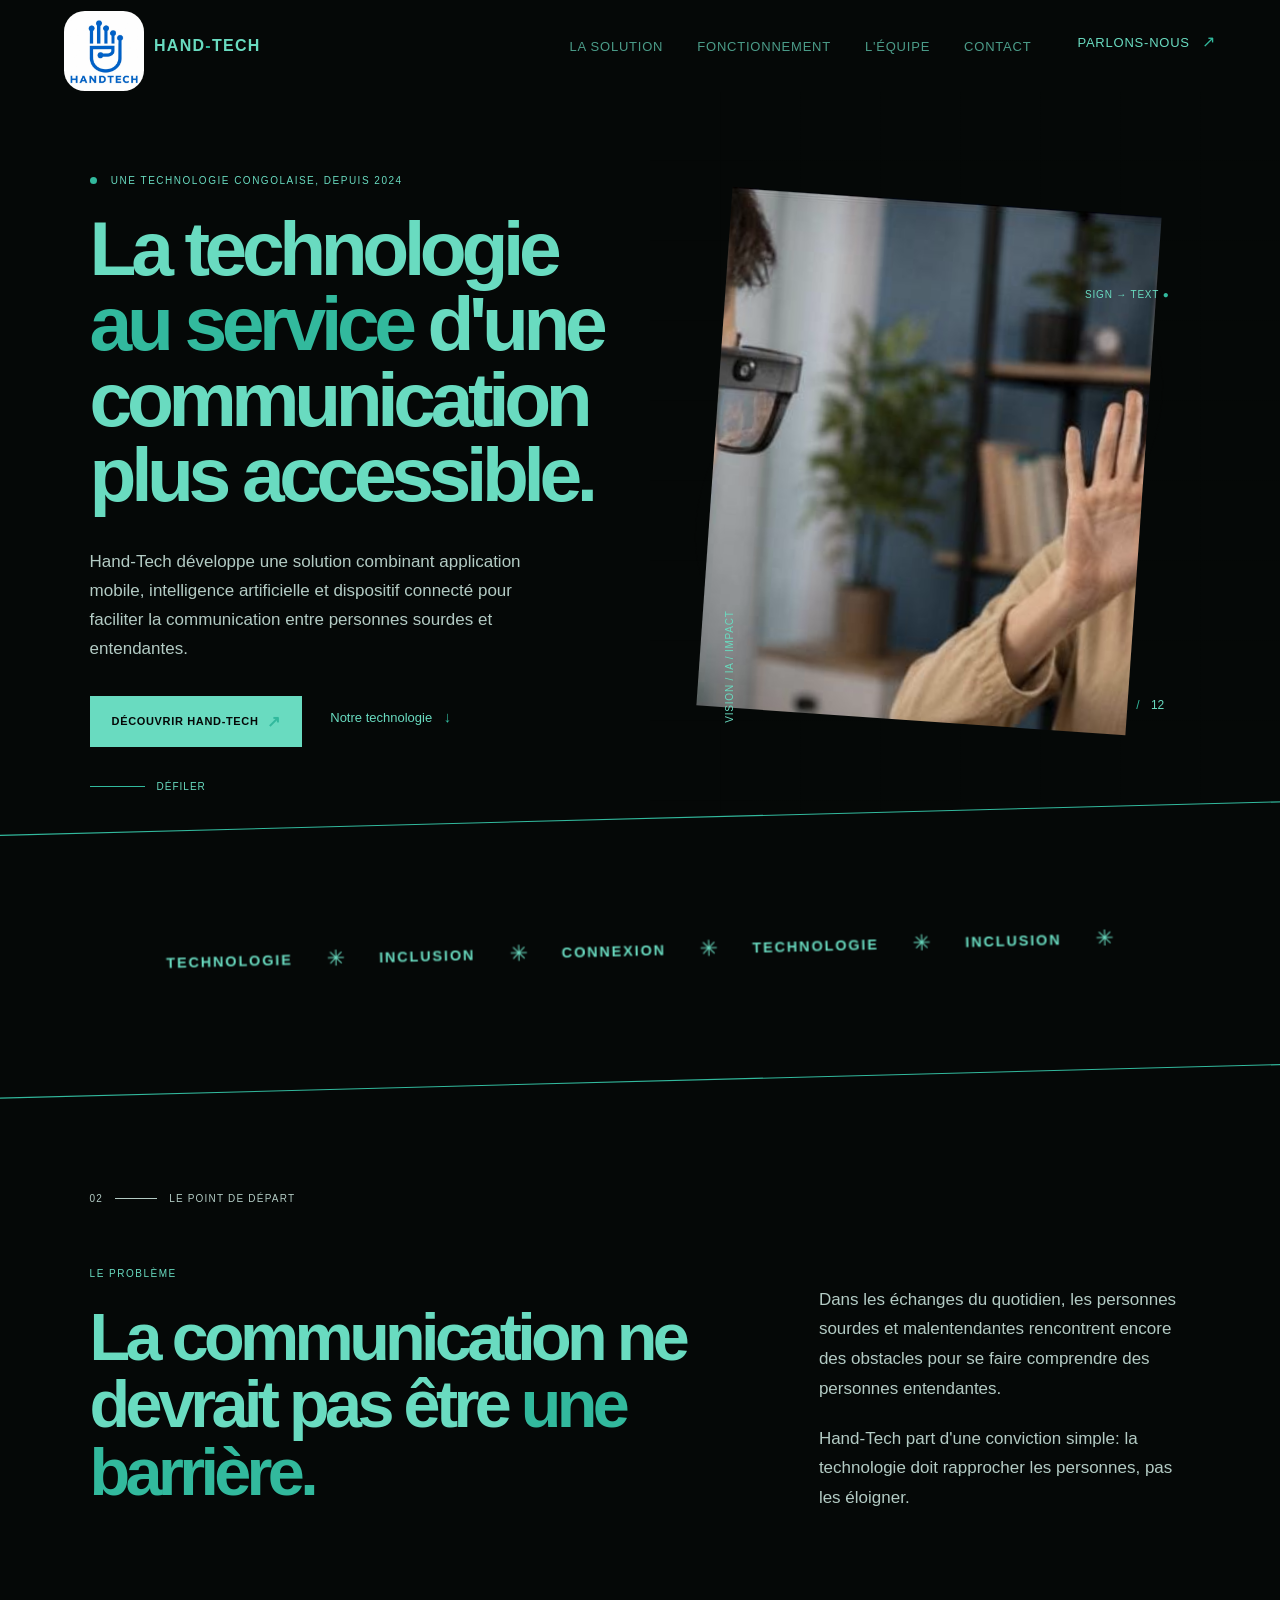
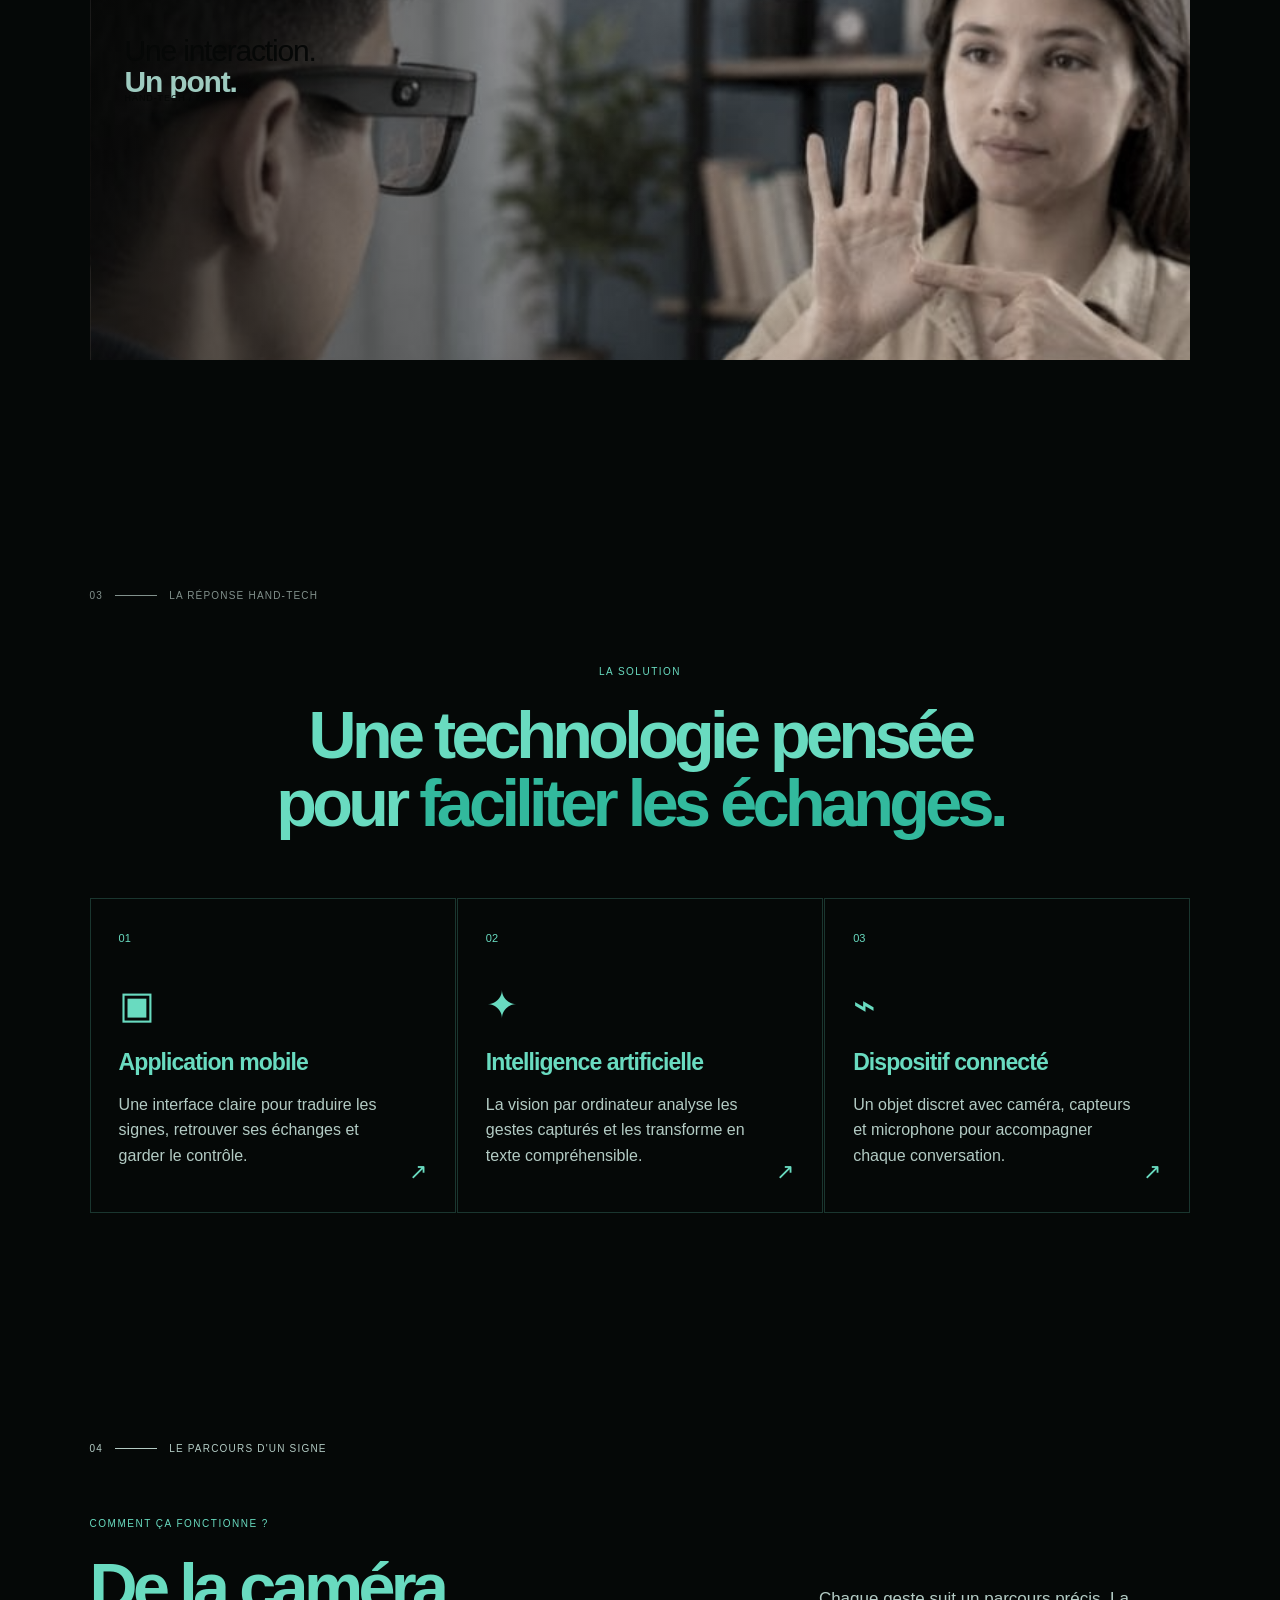
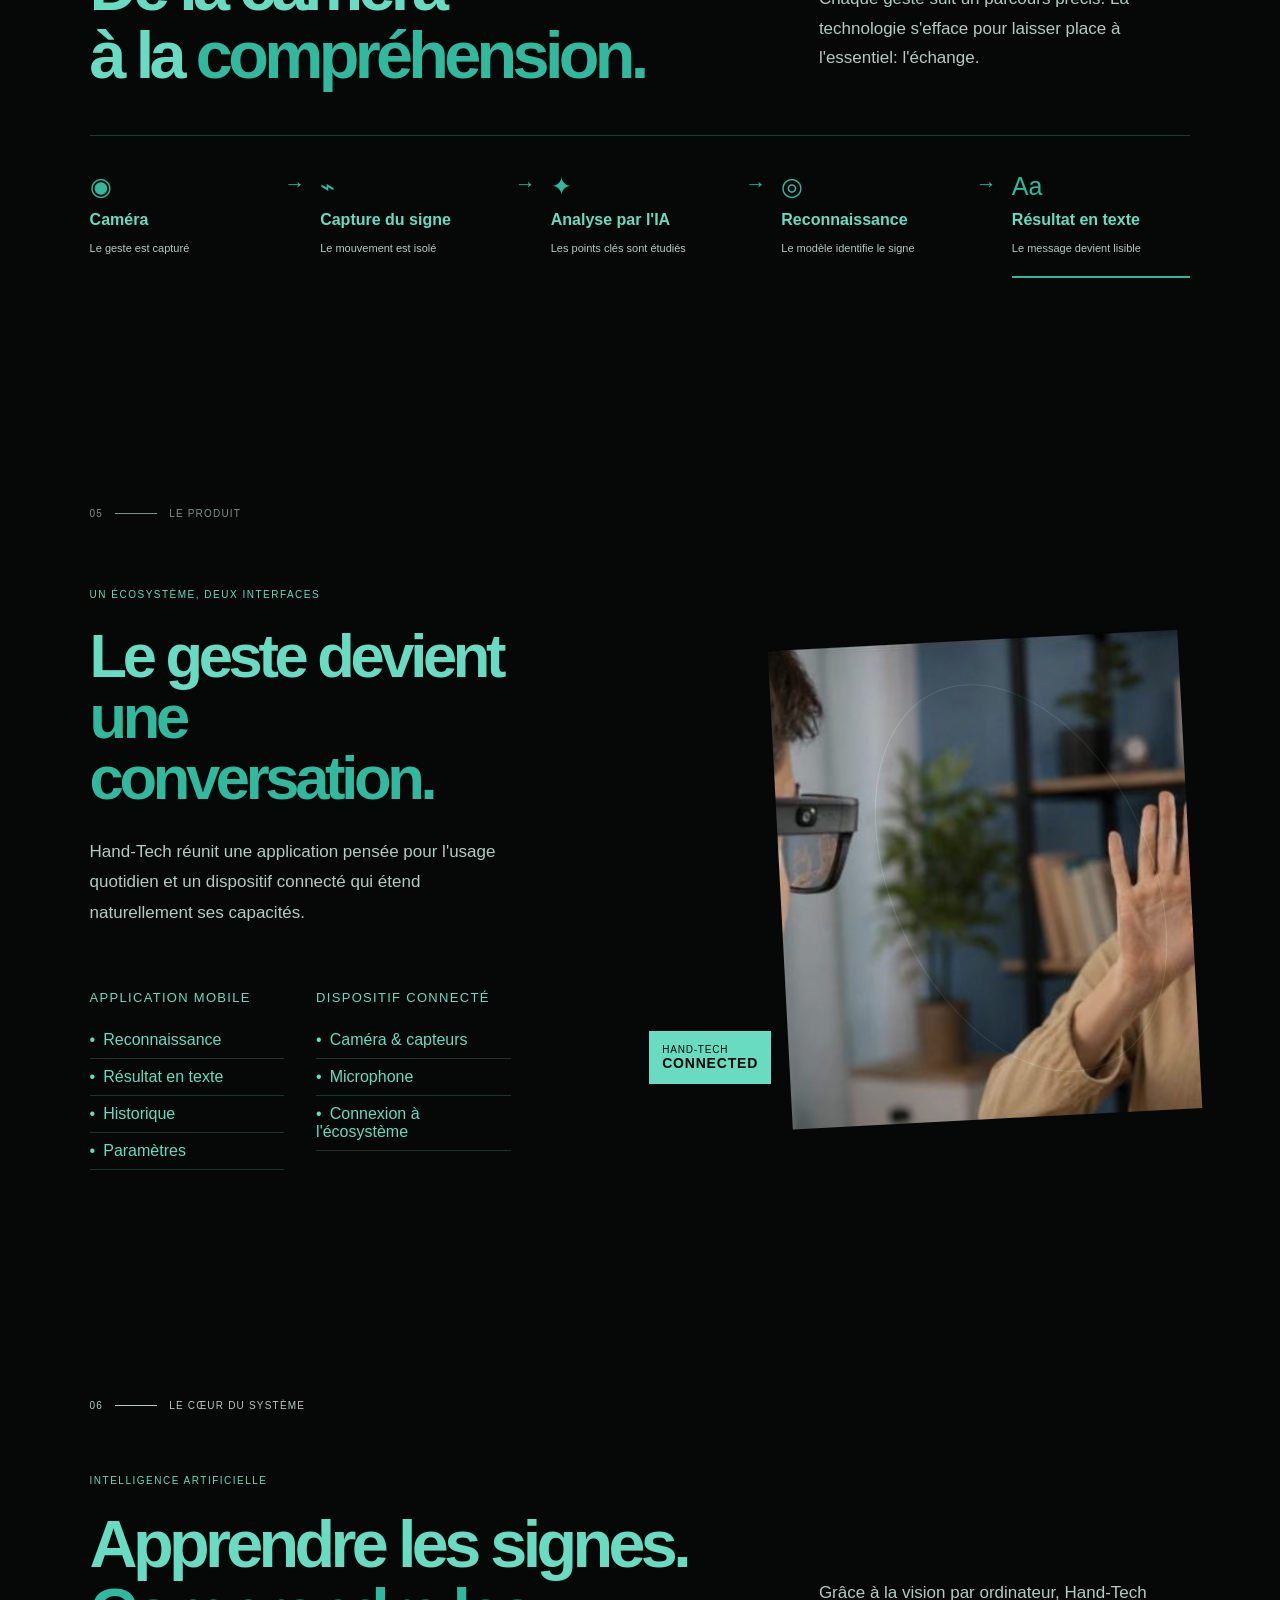
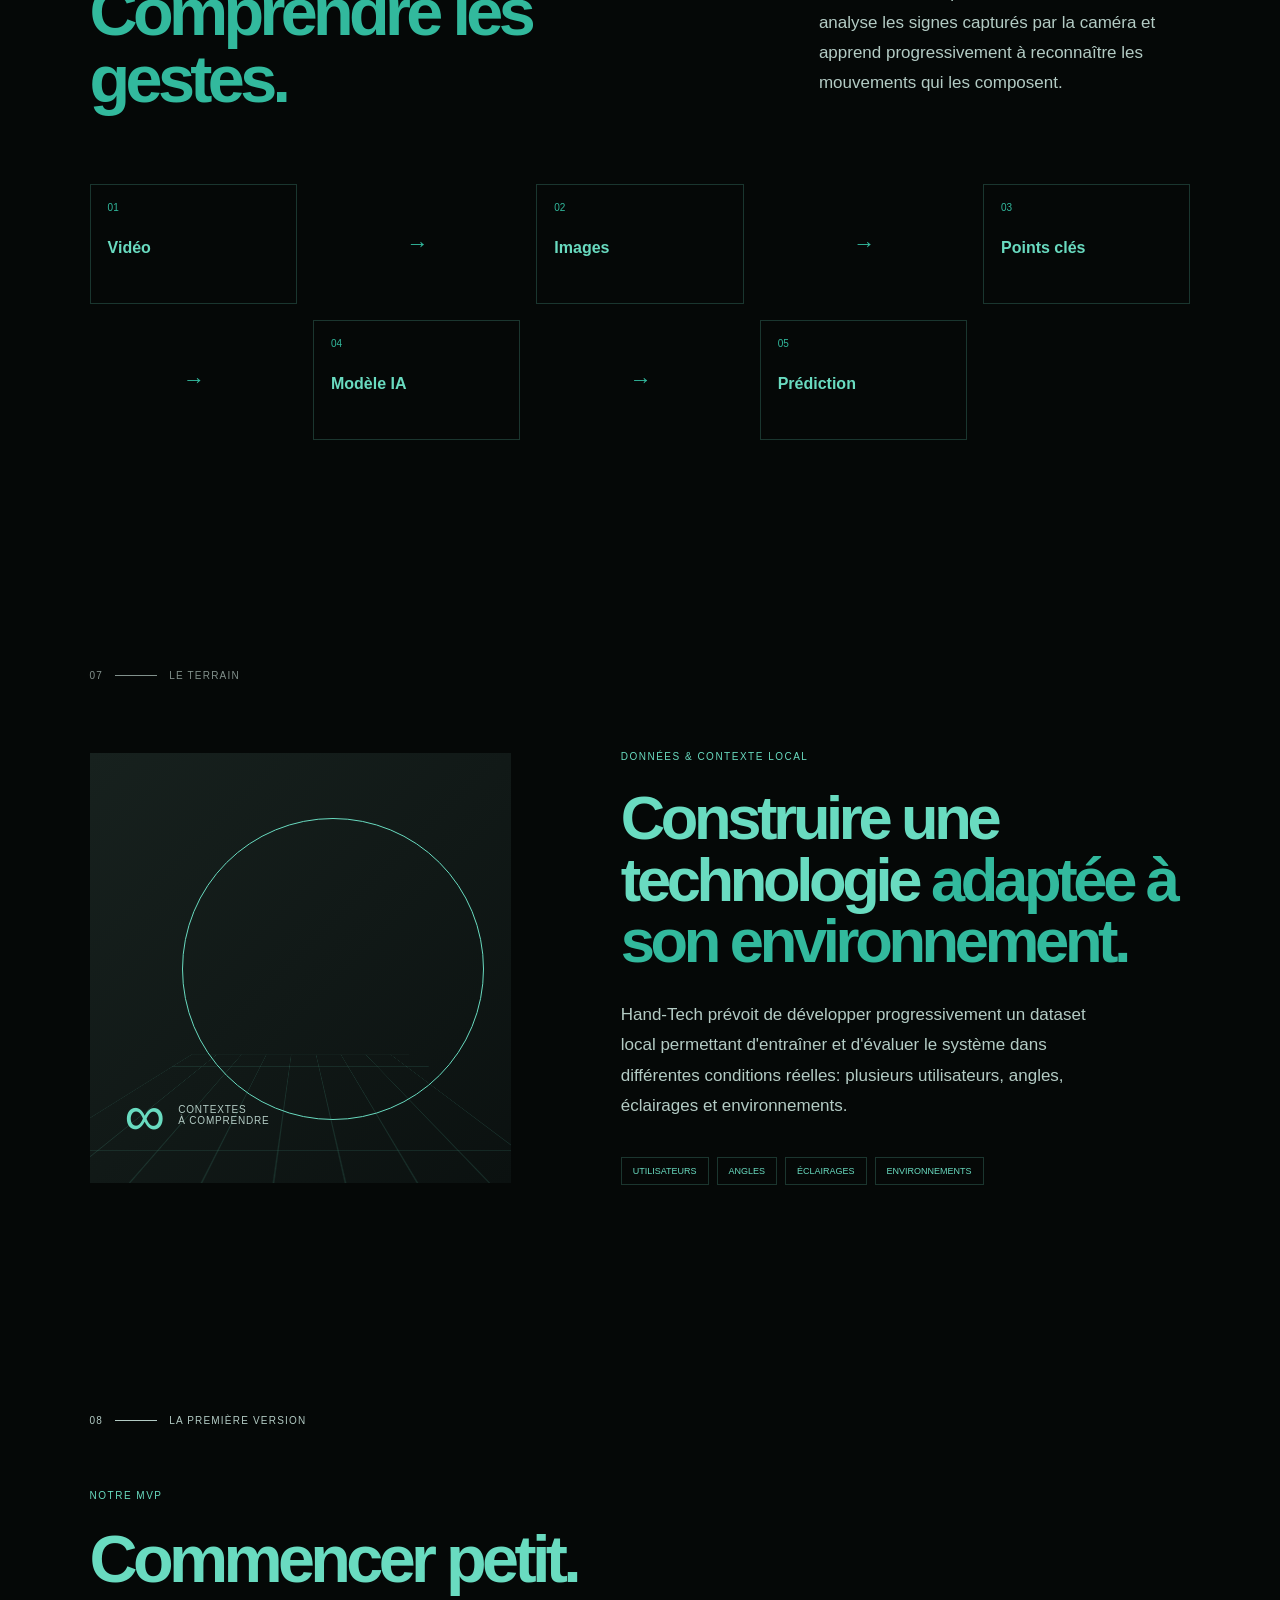
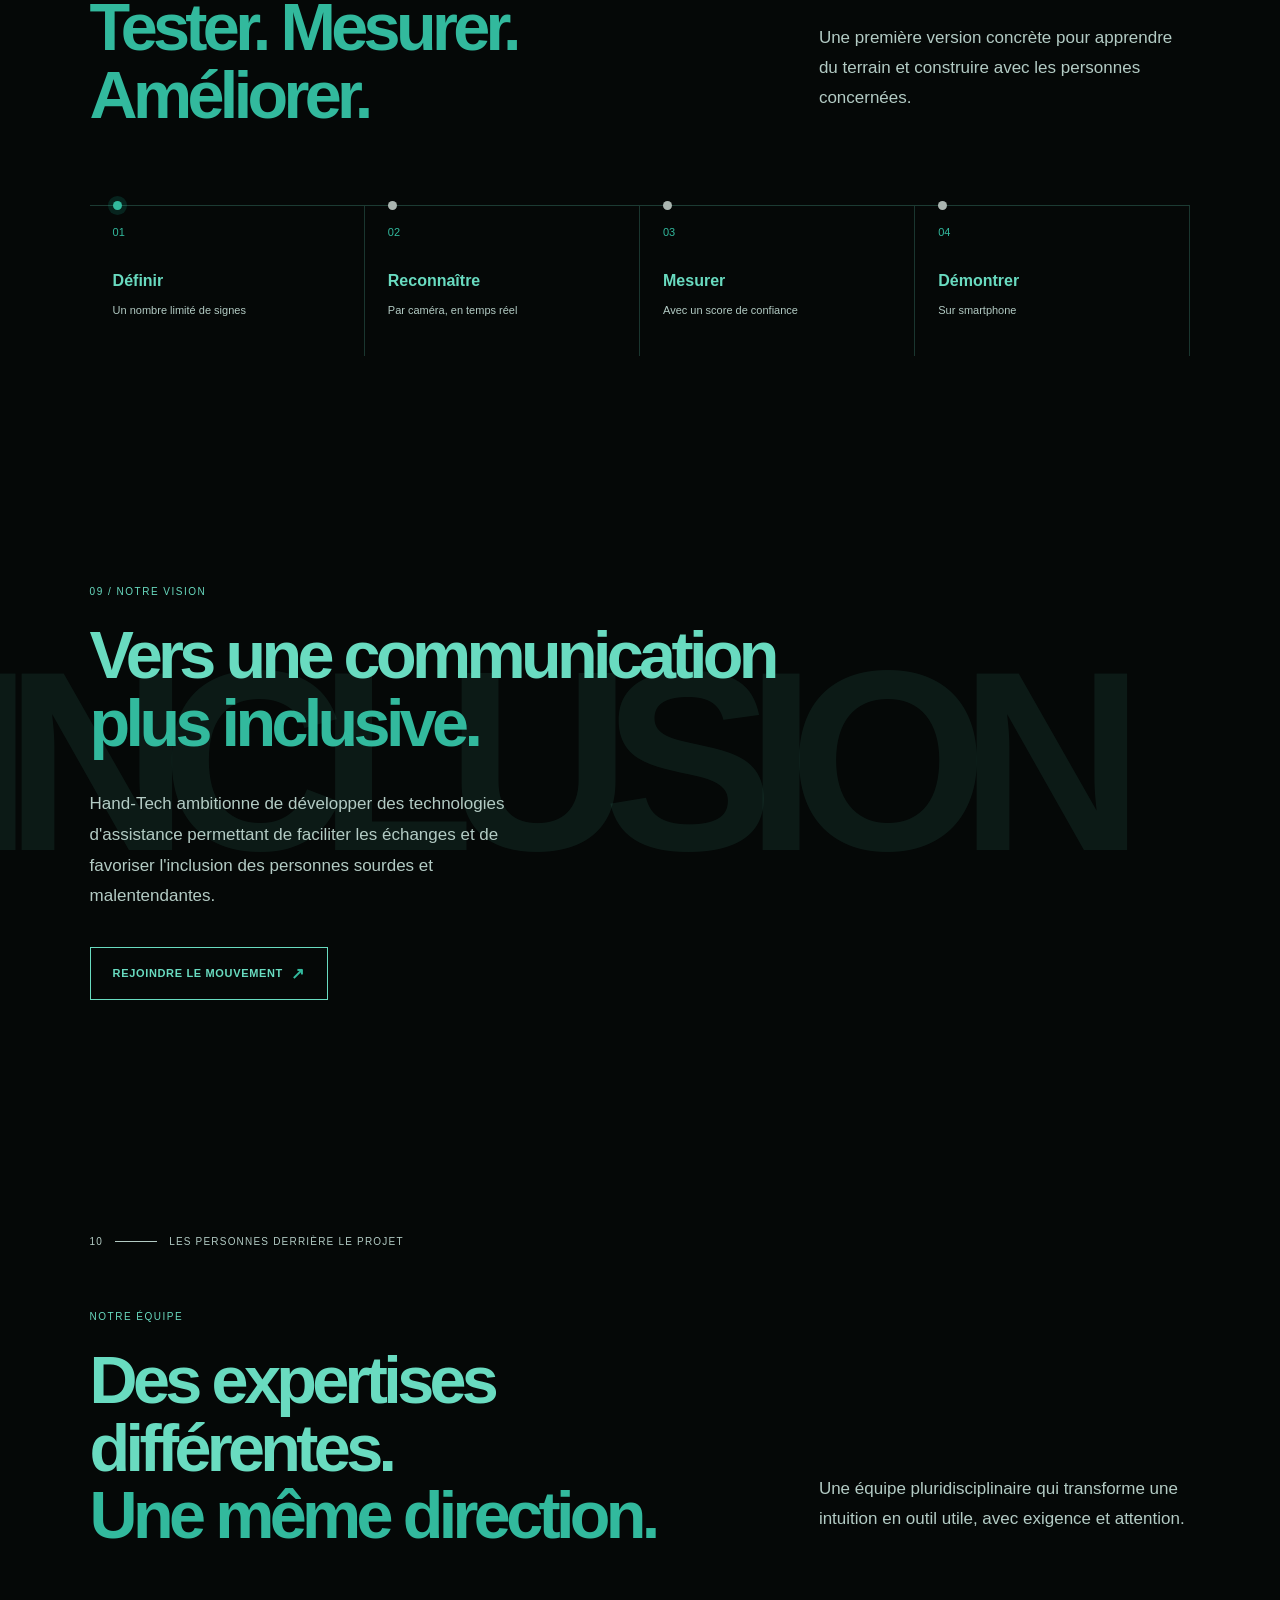
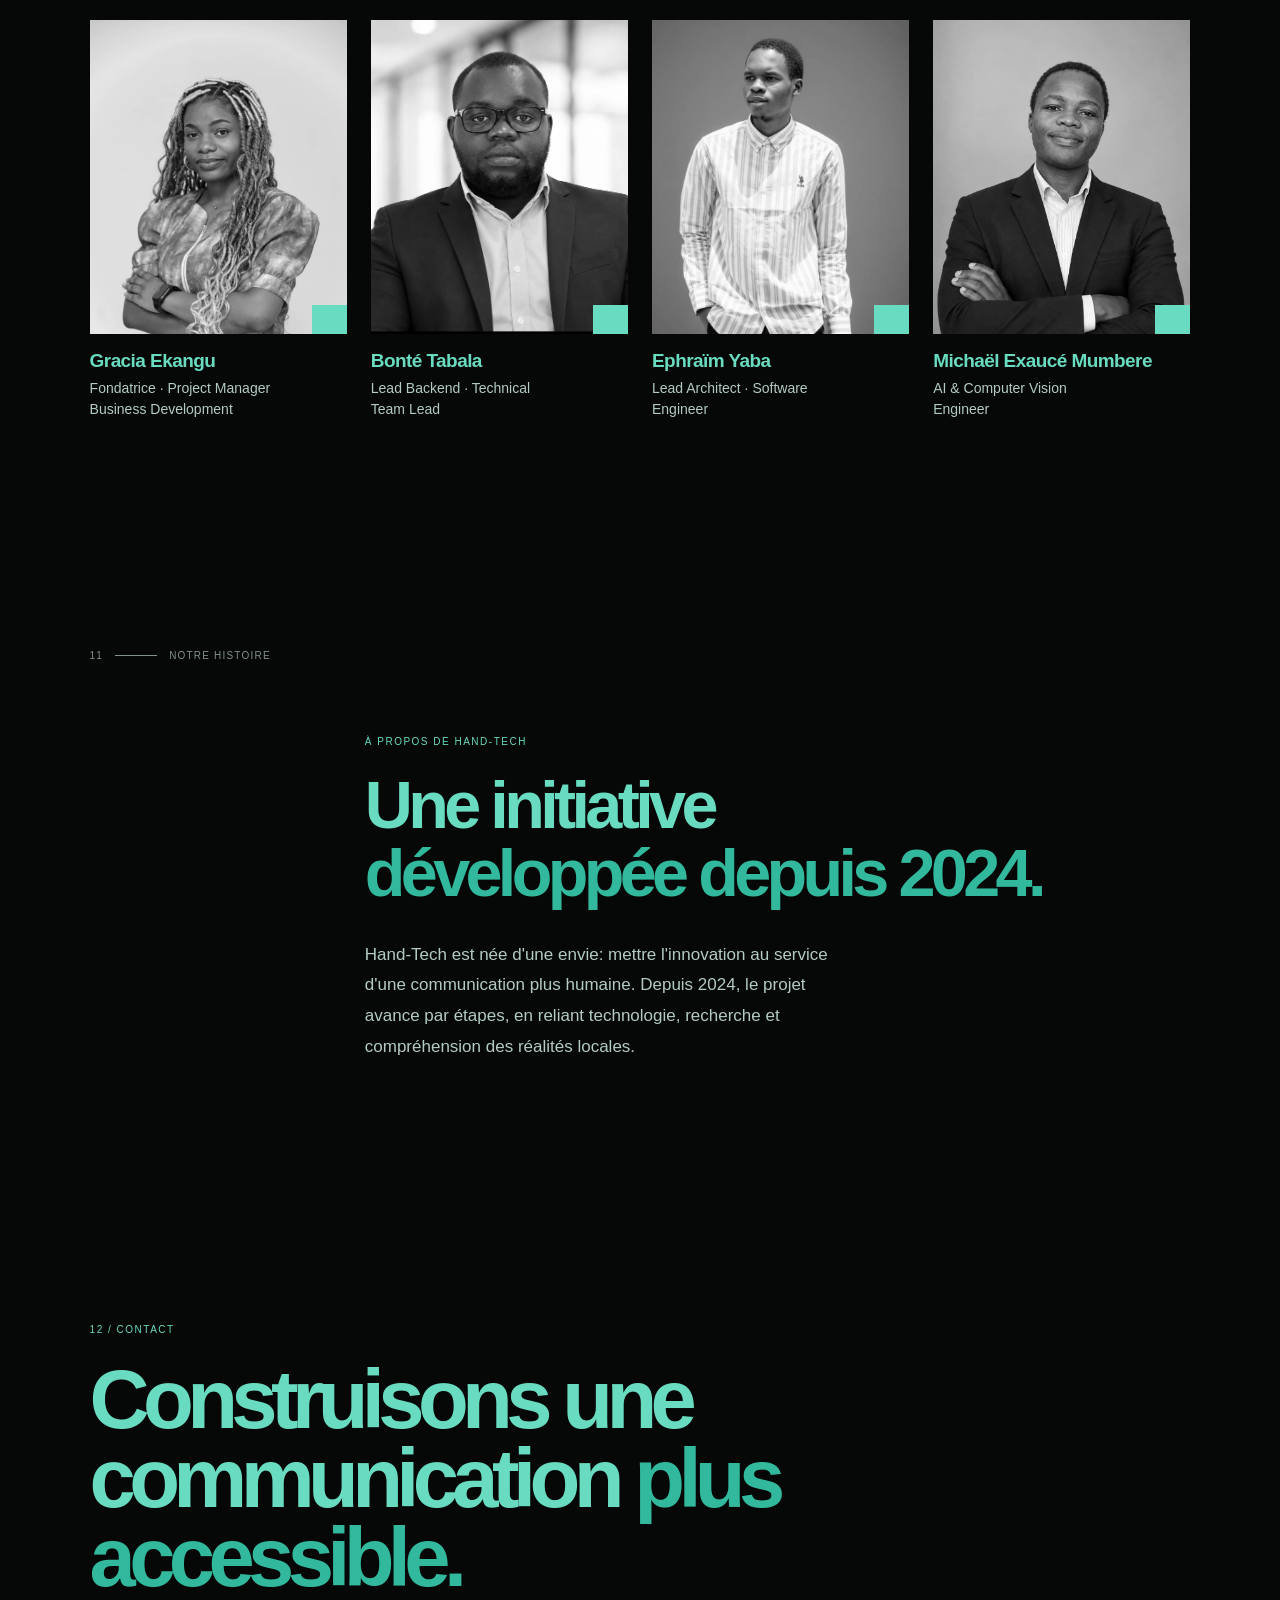
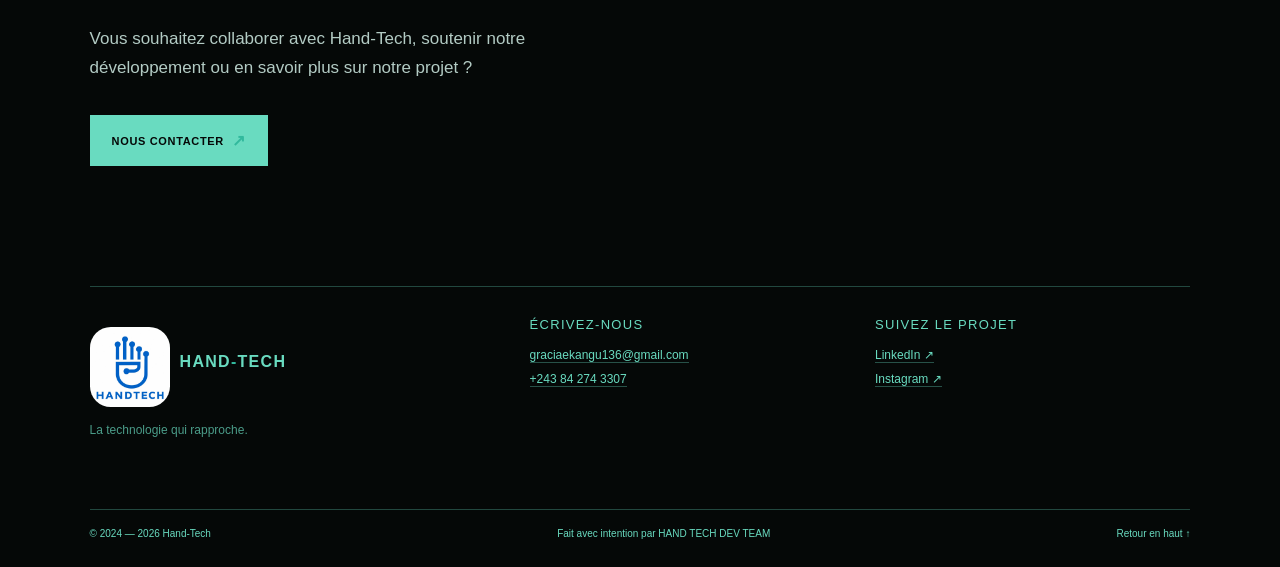
==== site_officiel_handtech/index.html @ c0a44ae7 "site officiel de hand tech" ====
<!DOCTYPE html>
<html lang="fr">
<head>
    <meta charset="UTF-8" />
    <meta name="viewport" content="width=device-width, initial-scale=1.0" />
    <meta name="description" content="Hand-Tech développe une technologie inclusive pour faciliter la communication entre personnes sourdes et entendantes." />
    <title>Hand-Tech | La technologie qui rapproche</title>
    <link rel="icon" type="image/png" href="assets/handtech_icon.ico" />
    <link rel="preconnect" href="https://fonts.googleapis.com" />
    <link rel="preconnect" href="https://fonts.gstatic.com" crossorigin />
    <link href="https://fonts.cdnfonts.com/css/aileron" rel="stylesheet" />
    <link rel="stylesheet" href="styles.css" />
    <script src="script.js" defer></script>
</head>
<body>
    <div class="cursor-glow" aria-hidden="true"></div>
    <header class="site-header">
        <a class="brand" href="#accueil" aria-label="Hand-Tech, accueil">
            <img src="assets/logo_hantech.jpeg" alt="Logo Hand-Tech" />
            <span>HAND<span>-</span>TECH</span>
        </a>
        <nav class="main-nav" aria-label="Navigation principale">
            <a href="#solution">La solution</a>
            <a href="#fonctionnement">Fonctionnement</a>
            <a href="#equipe">L'équipe</a>
            <a href="#contact">Contact</a>
        </nav>
        <a class="header-cta" href="#contact">Parlons-nous <span>↗</span></a>
        <button class="menu-toggle" type="button" aria-label="Ouvrir le menu" aria-expanded="false"><span></span><span></span></button>
    </header>

    <main>
        <section class="hero" id="accueil">
            <div class="hero-grid" aria-hidden="true"></div>
            <div class="hero-copy reveal">
                <p class="eyebrow"><span class="pulse-dot"></span> Une technologie congolaise, depuis 2024</p>
                <h1>La technologie<br /><em>au service</em> d'une<br />communication plus accessible.</h1>
                <p class="hero-text">Hand-Tech développe une solution combinant application mobile, intelligence artificielle et dispositif connecté pour faciliter la communication entre personnes sourdes et entendantes.</p>
                <div class="hero-actions">
                    <a class="button button-primary" href="#solution">Découvrir Hand-Tech <span>↗</span></a>
                    <a class="text-link" href="#technologie">Notre technologie <span>↓</span></a>
                </div>
            </div>
            <div class="hero-art reveal reveal-delay" aria-label="Illustration du concept Hand-Tech">
                <div class="orbit orbit-one"></div><div class="orbit orbit-two"></div>
                <div class="art-tag tag-top">SIGN → TEXT <span>●</span></div>
                <div class="art-tag tag-bottom">VISION / IA / IMPACT</div>
                <img src="assets/illustration_du_concept.jpeg" alt="Concept Hand-Tech: smartphone et lunettes connectées" />
                <div class="hero-index">01 <span>/</span> 12</div>
            </div>
            <a class="scroll-cue" href="#probleme"><span class="scroll-line"></span> défiler</a>
        </section>

        <section class="marquee-band" aria-label="Mission Hand-Tech">
            <div class="marquee-track"><span>TECHNOLOGIE</span><b>✳</b><span>INCLUSION</span><b>✳</b><span>CONNEXION</span><b>✳</b><span>TECHNOLOGIE</span><b>✳</b><span>INCLUSION</span><b>✳</b></div>
        </section>

        <section class="split-section problem-section" id="probleme">
            <div class="section-label reveal"><span>02</span><i></i><span>Le point de départ</span></div>
            <div class="split-content">
                <div class="section-heading reveal"><p class="eyebrow">Le problème</p><h2>La communication ne devrait pas être <em>une barrière.</em></h2></div>
                <div class="section-note reveal"><p>Dans les échanges du quotidien, les personnes sourdes et malentendantes rencontrent encore des obstacles pour se faire comprendre des personnes entendantes.</p><p>Hand-Tech part d'une conviction simple: la technologie doit rapprocher les personnes, pas les éloigner.</p></div>
            </div>
            <div class="wide-image reveal"><div class="image-overlay"><span>Une interaction.<br /><strong>Un pont.</strong></span><small>HAND-TECH / 2024</small></div></div>
        </section>

        <section class="dark-section solution-section" id="solution">
            <div class="section-label light reveal"><span>03</span><i></i><span>La réponse Hand-Tech</span></div>
            <div class="section-heading centered reveal"><p class="eyebrow">La solution</p><h2>Une technologie pensée<br />pour <em>faciliter les échanges.</em></h2></div>
            <div class="feature-grid">
                <article class="feature-card reveal"><span class="feature-number">01</span><div class="feature-icon">▣</div><h3>Application mobile</h3><p>Une interface claire pour traduire les signes, retrouver ses échanges et garder le contrôle.</p><span class="feature-arrow">↗</span></article>
                <article class="feature-card reveal reveal-delay"><span class="feature-number">02</span><div class="feature-icon">✦</div><h3>Intelligence artificielle</h3><p>La vision par ordinateur analyse les gestes capturés et les transforme en texte compréhensible.</p><span class="feature-arrow">↗</span></article>
                <article class="feature-card reveal reveal-delay-2"><span class="feature-number">03</span><div class="feature-icon">⌁</div><h3>Dispositif connecté</h3><p>Un objet discret avec caméra, capteurs et microphone pour accompagner chaque conversation.</p><span class="feature-arrow">↗</span></article>
            </div>
        </section>

        <section class="process-section" id="fonctionnement">
            <div class="section-label reveal"><span>04</span><i></i><span>Le parcours d'un signe</span></div>
            <div class="split-content process-intro"><div class="section-heading reveal"><p class="eyebrow">Comment ça fonctionne ?</p><h2>De la caméra<br />à la <em>compréhension.</em></h2></div><p class="section-note reveal">Chaque geste suit un parcours précis. La technologie s'efface pour laisser place à l'essentiel: l'échange.</p></div>
            <div class="process-line reveal"><div><span class="process-icon">◉</span><strong>Caméra</strong><small>Le geste est capturé</small></div><b>→</b><div><span class="process-icon">⌁</span><strong>Capture du signe</strong><small>Le mouvement est isolé</small></div><b>→</b><div><span class="process-icon">✦</span><strong>Analyse par l'IA</strong><small>Les points clés sont étudiés</small></div><b>→</b><div><span class="process-icon">◎</span><strong>Reconnaissance</strong><small>Le modèle identifie le signe</small></div><b>→</b><div class="process-result"><span class="process-icon">Aa</span><strong>Résultat en texte</strong><small>Le message devient lisible</small></div></div>
        </section>

        <section class="product-section dark-section" id="technologie">
            <div class="section-label light reveal"><span>05</span><i></i><span>Le produit</span></div>
            <div class="product-layout"><div class="product-copy reveal"><p class="eyebrow">Un écosystème, deux interfaces</p><h2>Le geste devient<br /><em>une conversation.</em></h2><p>Hand-Tech réunit une application pensée pour l'usage quotidien et un dispositif connecté qui étend naturellement ses capacités.</p><div class="product-lists"><div><h3>Application mobile</h3><ul><li>Reconnaissance</li><li>Résultat en texte</li><li>Historique</li><li>Paramètres</li></ul></div><div><h3>Dispositif connecté</h3><ul><li>Caméra & capteurs</li><li>Microphone</li><li>Connexion à l'écosystème</li></ul></div></div></div><div class="product-visual reveal reveal-delay"><div class="visual-ring"></div><img src="assets/illustration_du_concept.jpeg" alt="Application mobile et dispositif connecté Hand-Tech" /><span class="floating-label">HAND-TECH<br /><strong>CONNECTED</strong></span></div></div>
        </section>

        <section class="ai-section" id="intelligence">
            <div class="section-label reveal"><span>06</span><i></i><span>Le cœur du système</span></div>
            <div class="split-content"><div class="section-heading reveal"><p class="eyebrow">Intelligence artificielle</p><h2>Apprendre les signes.<br /><em>Comprendre les gestes.</em></h2></div><div class="section-note reveal"><p>Grâce à la vision par ordinateur, Hand-Tech analyse les signes capturés par la caméra et apprend progressivement à reconnaître les mouvements qui les composent.</p></div></div>
            <div class="ai-diagram reveal"><div class="ai-node"><span>01</span><strong>Vidéo</strong></div><i>→</i><div class="ai-node"><span>02</span><strong>Images</strong></div><i>→</i><div class="ai-node"><span>03</span><strong>Points clés</strong></div><i>→</i><div class="ai-node active"><span>04</span><strong>Modèle IA</strong></div><i>→</i><div class="ai-node"><span>05</span><strong>Prédiction</strong></div></div>
        </section>

        <section class="context-section dark-section">
            <div class="section-label light reveal"><span>07</span><i></i><span>Le terrain</span></div><div class="context-layout"><div class="context-art reveal"><div class="context-stat"><strong>∞</strong><span>contextes<br />à comprendre</span></div><div class="context-grid-lines"></div></div><div class="context-copy reveal"><p class="eyebrow">Données & contexte local</p><h2>Construire une technologie <em>adaptée à son environnement.</em></h2><p>Hand-Tech prévoit de développer progressivement un dataset local permettant d'entraîner et d'évaluer le système dans différentes conditions réelles: plusieurs utilisateurs, angles, éclairages et environnements.</p><div class="mini-tags"><span>UTILISATEURS</span><span>ANGLES</span><span>ÉCLAIRAGES</span><span>ENVIRONNEMENTS</span></div></div></div>
        </section>

        <section class="mvp-section"><div class="section-label reveal"><span>08</span><i></i><span>La première version</span></div><div class="split-content"><div class="section-heading reveal"><p class="eyebrow">Notre MVP</p><h2>Commencer petit.<br /><em>Tester. Mesurer. Améliorer.</em></h2></div><p class="section-note reveal">Une première version concrète pour apprendre du terrain et construire avec les personnes concernées.</p></div><div class="timeline reveal"><div class="timeline-step active"><span>01</span><strong>Définir</strong><small>Un nombre limité de signes</small></div><div class="timeline-step"><span>02</span><strong>Reconnaître</strong><small>Par caméra, en temps réel</small></div><div class="timeline-step"><span>03</span><strong>Mesurer</strong><small>Avec un score de confiance</small></div><div class="timeline-step"><span>04</span><strong>Démontrer</strong><small>Sur smartphone</small></div></div></section>

        <section class="vision-section dark-section"><div class="vision-watermark">INCLUSION</div><div class="vision-content reveal"><p class="eyebrow">09 / Notre vision</p><h2>Vers une communication<br /><em>plus inclusive.</em></h2><p>Hand-Tech ambitionne de développer des technologies d'assistance permettant de faciliter les échanges et de favoriser l'inclusion des personnes sourdes et malentendantes.</p><a class="button button-outline" href="#contact">Rejoindre le mouvement <span>↗</span></a></div></section>

        <section class="team-section" id="equipe"><div class="section-label reveal"><span>10</span><i></i><span>Les personnes derrière le projet</span></div><div class="split-content"><div class="section-heading reveal"><p class="eyebrow">Notre équipe</p><h2>Des expertises différentes.<br /><em>Une même direction.</em></h2></div><p class="section-note reveal">Une équipe pluridisciplinaire qui transforme une intuition en outil utile, avec exigence et attention.</p></div><div class="team-grid"><article class="team-card reveal"><div class="team-photo"><img src="assets/gracia_ceo_and_founder.jpeg" alt="Gracia Ekangu" /><span>01</span></div><h3>Gracia Ekangu</h3><p>Fondatrice · Project Manager<br />Business Development</p></article><article class="team-card reveal reveal-delay"><div class="team-photo"><img src="assets/bonte_backend.jpg" alt="Bonté Tabala" /><span>02</span></div><h3>Bonté Tabala</h3><p>Lead Backend · Technical<br />Team Lead</p></article><article class="team-card reveal reveal-delay-2"><div class="team-photo"><img src="assets/ephraim_front_end.jpg" alt="Ephraïm Yaba" /><span>03</span></div><h3>Ephraïm Yaba</h3><p>Lead Architect · Software<br />Engineer</p></article><article class="team-card reveal reveal-delay-3"><div class="team-photo"><img src="assets/michael_AI.jpg" alt="Michaël Exaucé Mumbere" /><span>04</span></div><h3>Michaël Exaucé Mumbere</h3><p>AI & Computer Vision<br />Engineer</p></article></div></section>

        <section class="about-section dark-section"><div class="section-label light reveal"><span>11</span><i></i><span>Notre histoire</span></div><div class="about-content reveal"><p class="eyebrow">À propos de Hand-Tech</p><h2>Une initiative<br /><em>développée depuis 2024.</em></h2><p>Hand-Tech est née d'une envie: mettre l'innovation au service d'une communication plus humaine. Depuis 2024, le projet avance par étapes, en reliant technologie, recherche et compréhension des réalités locales.</p></div></section>

        <section class="contact-section" id="contact"><div class="contact-top reveal"><p class="eyebrow">12 / Contact</p><h2>Construisons une communication <em>plus accessible.</em></h2><p>Vous souhaitez collaborer avec Hand-Tech, soutenir notre développement ou en savoir plus sur notre projet ?</p><a class="button button-primary" href="mailto:graciaekangu136@gmail.com">Nous contacter <span>↗</span></a></div><div class="contact-footer"><div><a class="brand footer-brand" href="#accueil"><img src="assets/logo_hantech.jpeg" alt="Logo Hand-Tech" /><span>HAND<span>-</span>TECH</span></a><p>La technologie qui rapproche.</p></div><div class="contact-details"><span>Écrivez-nous</span><a href="mailto:graciaekangu136@gmail.com">graciaekangu136@gmail.com</a><a href="tel:+243842743307">+243 84 274 3307</a></div><div class="socials"><span>Suivez le projet</span><a href="#contact">LinkedIn ↗</a><a href="#contact">Instagram ↗</a></div></div><div class="copyright"><span>© 2024 — 2026 Hand-Tech</span><span>Fait avec intention par HAND TECH DEV TEAM</span><a href="#accueil">Retour en haut ↑</a></div></section>
    </main>
</body>
</html>
---- site_officiel_handtech/styles.css ----
:root { --ink: #050807; --aqua: #69dbc0; --aqua-dark: #32b99d; --paper: #050807; --muted: #b3cbc4; --line: rgba(105, 219, 192, .24); --dark-line: rgba(105, 219, 192, .22); --display: "Aileron", "Trebuchet MS", sans-serif; --mono: "Aileron", "Trebuchet MS", sans-serif; }
* { box-sizing: border-box; }
html { scroll-behavior: smooth; }
body { margin: 0; background: var(--paper); color: var(--ink); font-family: var(--display); overflow-x: hidden; }
a { color: inherit; text-decoration: none; }
img { display: block; max-width: 100%; }
.site-header { align-items: center; display: flex; height: 92px; justify-content: space-between; left: 0; padding: 0 5vw; position: absolute; right: 0; top: 0; z-index: 10; }
.brand { align-items: center; display: flex; font-size: 16px; font-weight: 800; gap: 10px; letter-spacing: .08em; }.brand img { border-radius: 26%; height: 80px; object-fit: cover; width: 80px; margin-top: 10px; }.brand span span { color: var(--aqua-dark); }.main-nav { display: flex; gap: 34px; margin-left: auto; margin-right: 46px; }.main-nav a, .header-cta { font: 11px var(--mono); letter-spacing: .06em; text-transform: uppercase; }.main-nav a { opacity: .7; transition: opacity .25s; }.main-nav a:hover { opacity: 1; }.header-cta { border-bottom: 1px solid var(--ink); padding-bottom: 8px; }.header-cta span, .button span { color: var(--aqua-dark); font-size: 16px; margin-left: 8px; }.menu-toggle { background: none; border: 0; display: none; }
.hero { background: var(--paper); display: grid; grid-template-columns: minmax(0, 1.05fr) minmax(420px, .95fr); min-height: 760px; overflow: hidden; padding: 175px 7vw 75px; position: relative; }.hero-grid { background-image: linear-gradient(rgba(9,11,11,.045) 1px, transparent 1px), linear-gradient(90deg, rgba(9,11,11,.045) 1px, transparent 1px); background-size: 80px 80px; inset: 0 0 0 50%; mask-image: linear-gradient(90deg, transparent, #000 35%); position: absolute; }.hero-copy { position: relative; z-index: 1; }.eyebrow { font: 10px var(--mono); letter-spacing: .15em; margin: 0 0 25px; text-transform: uppercase; }.pulse-dot { background: var(--aqua-dark); border-radius: 50%; display: inline-block; height: 7px; margin-right: 10px; width: 7px; }.hero h1 { font-size: clamp(44px, 6vw, 88px); font-weight: 700; letter-spacing: -.07em; line-height: .98; margin: 0; max-width: 780px; }.hero h1 em, h2 em { color: var(--aqua-dark); font-style: normal; }.hero-text { color: #53615e; font-size: 15px; line-height: 1.7; margin: 36px 0 32px; max-width: 465px; }.hero-actions { align-items: center; display: flex; gap: 28px; }.button { align-items: center; display: inline-flex; font-size: 11px; font-weight: 700; letter-spacing: .06em; padding: 16px 22px; text-transform: uppercase; transition: transform .25s, background .25s; }.button:hover { transform: translateY(-4px); }.button-primary { background: var(--ink); color: var(--paper); }.button-primary:hover { background: var(--aqua-dark); color: var(--ink); }.text-link { border-bottom: 1px solid var(--ink); font: 11px var(--mono); padding-bottom: 8px; }.text-link span { color: var(--aqua-dark); font-size: 15px; margin-left: 8px; }.hero-art { align-items: center; display: flex; justify-content: center; min-height: 470px; position: relative; }.hero-art img { filter: saturate(.85); height: min(520px, 43vw); object-fit: cover; position: relative; transform: rotate(4deg); width: min(430px, 34vw); z-index: 1; }.orbit { border: 1px solid var(--aqua-dark); border-radius: 50%; height: 440px; position: absolute; transform: rotate(-25deg); width: 300px; }.orbit-one { opacity: .7; }.orbit-two { border-color: rgba(9,11,11,.22); height: 520px; transform: rotate(54deg); width: 350px; }.art-tag { font: 10px var(--mono); letter-spacing: .08em; position: absolute; z-index: 2; }.art-tag span { color: var(--aqua-dark); }.tag-top { right: 4%; top: 20%; }.tag-bottom { bottom: 13%; left: 1%; transform: rotate(-90deg); }.hero-index { bottom: 6%; font: 12px var(--mono); position: absolute; right: 5%; }.hero-index span { color: var(--aqua-dark); margin: 0 8px; }.scroll-cue { align-items: center; bottom: 30px; display: flex; font: 10px var(--mono); gap: 12px; left: 7vw; letter-spacing: .1em; position: absolute; text-transform: uppercase; }.scroll-line { background: var(--aqua-dark); display: inline-block; height: 1px; width: 55px; }
.marquee-band { background: var(--aqua); overflow: hidden; padding: 20px 0; transform: rotate(-1.5deg) scale(1.03); }.marquee-track { align-items: center; display: flex; gap: 33px; justify-content: center; white-space: nowrap; }.marquee-track span { font-size: 14px; font-weight: 800; letter-spacing: .13em; }.marquee-track b { font-size: 21px; font-weight: 400; }
section:not(.hero) { padding: 115px 7vw; }.section-label { align-items: center; color: #6f7c77; display: flex; font: 10px var(--mono); gap: 12px; letter-spacing: .12em; text-transform: uppercase; }.section-label i { background: currentColor; height: 1px; width: 42px; }.section-label.light { color: #82918c; }.split-content { display: grid; gap: 10%; grid-template-columns: 1.25fr .75fr; margin: 64px 0 70px; }.section-heading h2, .about-content h2, .vision-content h2 { font-size: clamp(38px, 5.2vw, 72px); letter-spacing: -.07em; line-height: 1.02; margin: 0; }.section-note { align-self: end; color: #596762; font-size: 15px; line-height: 1.75; max-width: 380px; }.section-note p + p { margin-top: 20px; }
.wide-image { background: url('assets/illustration_du_concept.jpeg') center 47% / cover; filter: grayscale(.6); height: 360px; position: relative; }.wide-image:after { background: linear-gradient(90deg, rgba(9,11,11,.65), transparent 70%); content: ""; inset: 0; position: absolute; }.image-overlay { color: var(--paper); display: flex; flex-direction: column; font-size: 30px; letter-spacing: -.04em; line-height: 1.05; padding: 35px; position: relative; z-index: 1; }.image-overlay strong { color: var(--aqua); }.image-overlay small { bottom: 30px; font: 9px var(--mono); left: 35px; letter-spacing: .1em; position: absolute; }
.dark-section { background: var(--ink); color: var(--paper); }.centered { text-align: center; }.solution-section .section-heading { margin: 65px auto 60px; }.solution-section .eyebrow, .product-section .eyebrow, .vision-section .eyebrow, .about-section .eyebrow { color: var(--aqua); }.feature-grid { display: grid; gap: 1px; grid-template-columns: repeat(3, 1fr); }.feature-card { border: 1px solid var(--dark-line); min-height: 295px; padding: 28px; position: relative; transition: background .3s, transform .3s; }.feature-card:hover { background: #121817; transform: translateY(-8px); }.feature-number { color: var(--aqua); font: 11px var(--mono); }.feature-icon { font-size: 38px; margin: 36px 0 22px; }.feature-card h3 { font-size: 21px; letter-spacing: -.04em; margin: 0 0 13px; }.feature-card p { color: var(--muted); font-size: 13px; line-height: 1.6; max-width: 280px; }.feature-arrow { bottom: 27px; color: var(--aqua); font-size: 22px; position: absolute; right: 28px; }
.process-intro { margin-bottom: 45px; }.process-line { align-items: flex-start; border-top: 1px solid var(--line); display: grid; gap: 16px; grid-template-columns: 1fr 20px 1fr 20px 1fr 20px 1fr 20px 1fr; padding-top: 36px; }.process-line > div { display: flex; flex-direction: column; gap: 12px; }.process-line > b { color: var(--aqua-dark); font-size: 21px; font-weight: 400; }.process-icon { color: var(--aqua-dark); font-size: 25px; height: 27px; }.process-line strong { font-size: 14px; }.process-line small { color: #687671; font-size: 11px; line-height: 1.4; }.process-result { border-bottom: 2px solid var(--aqua-dark); padding-bottom: 19px; }
.product-layout, .context-layout { align-items: center; display: grid; gap: 10%; grid-template-columns: .85fr 1.15fr; margin-top: 70px; }.product-copy > p:not(.eyebrow), .context-copy > p:not(.eyebrow), .about-content > p:not(.eyebrow), .vision-content > p:not(.eyebrow) { color: var(--muted); font-size: 14px; line-height: 1.8; max-width: 465px; }.product-copy h2, .context-copy h2 { font-size: clamp(40px, 4.8vw, 65px); letter-spacing: -.07em; line-height: 1; margin: 0 0 28px; }.product-lists { display: grid; gap: 32px; grid-template-columns: 1fr 1fr; margin-top: 48px; }.product-lists h3 { color: var(--aqua); font: 11px var(--mono); letter-spacing: .1em; text-transform: uppercase; }.product-lists ul { list-style: none; margin: 17px 0 0; padding: 0; }.product-lists li { border-bottom: 1px solid var(--dark-line); color: var(--paper); font-size: 13px; padding: 9px 0; }.product-lists li:before { color: var(--aqua); content: "•"; margin-right: 8px; }.product-visual { min-height: 480px; position: relative; }.product-visual img { height: 480px; margin-left: auto; object-fit: cover; opacity: .9; transform: rotate(-3deg); width: 72%; }.visual-ring { border: 1px solid var(--aqua); border-radius: 50%; height: 410px; position: absolute; right: 7%; top: 7%; transform: rotate(-25deg); width: 260px; }.floating-label { background: var(--aqua); bottom: 35px; color: var(--ink); font: 10px var(--mono); left: 5%; letter-spacing: .08em; padding: 13px; position: absolute; }.floating-label strong { font-size: 14px; }
.ai-section { background: #e0e9e4; }.ai-diagram { align-items: center; display: grid; gap: 16px; grid-template-columns: repeat(5, 1fr); margin-top: 70px; }.ai-diagram > i { color: var(--aqua-dark); font-size: 22px; text-align: center; }.ai-node { border: 1px solid rgba(9,11,11,.2); display: flex; flex-direction: column; gap: 26px; min-height: 120px; padding: 17px; }.ai-node.active { background: var(--ink); color: var(--paper); }.ai-node span { color: var(--aqua-dark); font: 10px var(--mono); }.ai-node strong { font-size: 15px; }
.context-section { overflow: hidden; }.context-art { background: linear-gradient(135deg, #17211e, #0b1110); height: 430px; overflow: hidden; position: relative; }.context-grid-lines { background-image: linear-gradient(rgba(101,245,209,.12) 1px, transparent 1px), linear-gradient(90deg, rgba(101,245,209,.12) 1px, transparent 1px); background-size: 48px 48px; inset: 0; position: absolute; transform: perspective(280px) rotateX(55deg) scale(1.5); transform-origin: center bottom; }.context-art:after { border: 1px solid var(--aqua); border-radius: 50%; content: ""; height: 300px; left: 22%; position: absolute; top: 15%; width: 300px; }.context-stat { align-items: center; bottom: 35px; display: flex; gap: 13px; left: 35px; position: absolute; z-index: 1; }.context-stat strong { color: var(--aqua); font-size: 57px; font-weight: 400; }.context-stat span { color: var(--muted); font: 10px var(--mono); letter-spacing: .08em; text-transform: uppercase; }.context-copy h2 { max-width: 600px; }.mini-tags { display: flex; flex-wrap: wrap; gap: 8px; margin-top: 35px; }.mini-tags span { border: 1px solid var(--dark-line); color: var(--aqua); font: 9px var(--mono); padding: 8px 11px; }
.timeline { border-top: 1px solid var(--line); display: grid; grid-template-columns: repeat(4, 1fr); margin-top: 75px; }.timeline-step { border-right: 1px solid var(--line); min-height: 150px; padding: 20px 23px; position: relative; }.timeline-step:before { background: #aab5b0; border-radius: 50%; content: ""; height: 9px; left: 23px; position: absolute; top: -5px; width: 9px; }.timeline-step.active:before { background: var(--aqua-dark); box-shadow: 0 0 0 5px rgba(22,197,165,.15); }.timeline-step span { color: var(--aqua-dark); display: block; font: 11px var(--mono); margin-bottom: 34px; }.timeline-step strong { display: block; font-size: 16px; margin-bottom: 9px; }.timeline-step small { color: #687671; font-size: 11px; }.vision-section { min-height: 650px; overflow: hidden; position: relative; }.vision-watermark { color: rgba(101,245,209,.08); font-size: clamp(100px, 20vw, 290px); font-weight: 800; left: -3%; letter-spacing: -.11em; line-height: 1; position: absolute; top: 25%; white-space: nowrap; }.vision-content { position: relative; z-index: 1; }.vision-content h2 { margin-bottom: 32px; }.vision-content > p:not(.eyebrow) { color: var(--muted); max-width: 470px; }.button-outline { border: 1px solid var(--aqua); color: var(--aqua); margin-top: 18px; }.button-outline:hover { background: var(--aqua); color: var(--ink); }
.team-grid { display: grid; gap: 24px; grid-template-columns: repeat(4, 1fr); }.team-photo { aspect-ratio: .82; background: #d5dfda; overflow: hidden; position: relative; }.team-photo img { filter: grayscale(1); height: 100%; object-fit: cover; transition: filter .4s, transform .5s; width: 100%; }.team-card:hover img { filter: grayscale(0); transform: scale(1.04); }.team-photo span { background: var(--aqua); bottom: 0; font: 10px var(--mono); padding: 9px 12px; position: absolute; right: 0; }.team-card h3 { font-size: 16px; letter-spacing: -.03em; margin: 16px 0 6px; }.team-card p { color: #687671; font-size: 11px; line-height: 1.5; margin: 0; }.about-section { min-height: 570px; }.about-content { margin-left: 25%; margin-top: 75px; }.about-content h2 { margin-bottom: 32px; }.contact-section { background: var(--aqua); padding-bottom: 28px !important; padding-top: 130px !important; }.contact-top { max-width: 820px; }.contact-top h2 { font-size: clamp(42px, 6.5vw, 88px); letter-spacing: -.08em; line-height: .95; margin: 0 0 28px; }.contact-top h2 em { color: var(--ink); font-style: normal; }.contact-top > p:not(.eyebrow) { font-size: 15px; line-height: 1.7; max-width: 450px; }.contact-top .button { margin-top: 15px; }.contact-footer { border-top: 1px solid rgba(9,11,11,.25); display: grid; gap: 30px; grid-template-columns: 1.3fr 1fr 1fr; margin-top: 120px; padding-top: 30px; }.footer-brand { margin-bottom: 16px; }.contact-footer p, .contact-details, .socials { font-size: 12px; }.contact-footer > div > p { opacity: .7; }.contact-details, .socials { display: flex; flex-direction: column; gap: 9px; }.contact-details span, .socials span { font: 10px var(--mono); letter-spacing: .1em; margin-bottom: 7px; text-transform: uppercase; }.socials a, .contact-details a { border-bottom: 1px solid rgba(9,11,11,.2); width: fit-content; }.copyright { border-top: 1px solid rgba(9,11,11,.25); display: flex; font: 10px var(--mono); justify-content: space-between; margin-top: 60px; padding-top: 18px; }
.reveal { opacity: 0; transform: translateY(26px); transition: opacity .75s ease, transform .75s ease; }.reveal.visible { opacity: 1; transform: translateY(0); }.reveal-delay { transition-delay: .12s; }.reveal-delay-2 { transition-delay: .24s; }.reveal-delay-3 { transition-delay: .36s; }.cursor-glow { background: var(--aqua); border-radius: 50%; filter: blur(60px); height: 120px; opacity: .08; pointer-events: none; position: fixed; transform: translate(-50%, -50%); width: 120px; z-index: 0; }
@media (max-width: 800px) { .site-header { height: 76px; padding: 0 6vw; }.main-nav, .header-cta { display: none; }.menu-toggle { cursor: pointer; display: flex; flex-direction: column; gap: 6px; padding: 10px 0 10px 10px; }.menu-toggle span { background: var(--ink); display: block; height: 1px; width: 28px; }.main-nav.open { background: var(--paper); display: flex; flex-direction: column; gap: 22px; left: 0; margin: 0; padding: 100px 7vw 30px; position: absolute; right: 0; top: 0; }.main-nav.open + .header-cta { display: none; }.hero { display: block; min-height: auto; padding: 140px 7vw 110px; }.hero h1 { font-size: clamp(43px, 12vw, 70px); }.hero-art { margin: 55px 0 0; min-height: 330px; }.hero-art img { height: 350px; width: 270px; }.orbit { height: 300px; width: 220px; }.orbit-two { height: 360px; width: 260px; }.tag-top { right: 0; top: 7%; }.tag-bottom { left: -3%; }.scroll-cue { bottom: 27px; left: 7vw; }.marquee-track { justify-content: flex-start; width: max-content; }.marquee-band { transform: rotate(-2deg) scale(1.06); }section:not(.hero) { padding: 78px 7vw; }.split-content, .product-layout, .context-layout { display: block; margin: 43px 0 45px; }.section-note { margin-top: 30px; }.wide-image { height: 275px; }.feature-grid, .team-grid { grid-template-columns: 1fr 1fr; }.feature-card { min-height: 275px; padding: 20px; }.feature-icon { margin: 25px 0 15px; }.process-line { align-items: stretch; display: flex; flex-direction: column; gap: 14px; padding-left: 25px; }.process-line > b { transform: rotate(90deg); width: 10px; }.process-line > div { border-left: 1px solid var(--aqua-dark); padding-left: 18px; }.process-result { padding-bottom: 12px; }.product-copy h2, .context-copy h2 { font-size: 44px; }.product-visual { margin-top: 40px; min-height: 350px; }.product-visual img { height: 350px; }.visual-ring { height: 300px; width: 200px; }.ai-diagram { align-items: stretch; display: flex; flex-direction: column; }.ai-diagram > i { transform: rotate(90deg); }.ai-node { min-height: 85px; }.timeline { display: block; margin-top: 45px; }.timeline-step { border-bottom: 1px solid var(--line); border-right: 0; min-height: auto; padding: 16px 20px 20px 50px; }.timeline-step span { margin-bottom: 9px; }.timeline-step:before { left: 20px; top: 22px; }.vision-section { min-height: 560px; }.vision-watermark { top: 42%; }.about-content { margin-left: 0; }.contact-footer { grid-template-columns: 1fr 1fr; margin-top: 75px; }.contact-footer > div:first-child { grid-column: 1 / -1; }.copyright { flex-wrap: wrap; gap: 13px; }.copyright span:nth-child(2) { display: none; } }
@media (max-width: 480px) { .hero-actions { align-items: flex-start; flex-direction: column; gap: 22px; }.hero-text { font-size: 14px; }.feature-grid, .team-grid { gap: 13px; grid-template-columns: 1fr; }.feature-card { min-height: 235px; }.team-photo { aspect-ratio: 1 / 1.1; }.section-heading h2 { font-size: 40px; }.contact-footer { grid-template-columns: 1fr; }.contact-footer > div:first-child { grid-column: auto; }.product-lists { display: block; }.product-lists > div + div { margin-top: 25px; }.copyright { font-size: 9px; } }
@media (prefers-reduced-motion: reduce) { html { scroll-behavior: auto; }.reveal { opacity: 1; transform: none; transition: none; }.cursor-glow { display: none; } }

/* Lisibilité du thème noir et aqua */
body { background: var(--ink); color: var(--aqua); font-size: 17px; }
.site-header, .hero, .ai-section, .mvp-section, .team-section { background: var(--ink); color: var(--aqua); }
.dark-section, .contact-section { background: var(--ink); color: var(--aqua); }
.main-nav a, .header-cta, .brand, .text-link, .section-heading h2, .about-content h2, .vision-content h2, .contact-top h2 { color: var(--aqua); }
.main-nav a, .header-cta, .text-link { font-size: 13px; }
.hero h1, .section-heading h2, .about-content h2, .vision-content h2, .contact-top h2 { color: var(--aqua); }
.hero h1 em, h2 em, .contact-top h2 em { color: var(--aqua-dark); }
.hero-text, .section-note, .product-copy > p:not(.eyebrow), .context-copy > p:not(.eyebrow), .about-content > p:not(.eyebrow), .vision-content > p:not(.eyebrow), .contact-top > p:not(.eyebrow) { color: var(--muted); font-size: 17px; }
.section-label, .process-line small, .team-card p, .timeline-step small { color: var(--muted); }
.marquee-band { background: var(--ink); border-bottom: 1px solid var(--aqua-dark); border-top: 1px solid var(--aqua-dark); color: var(--aqua); }
.button-primary { background: var(--aqua); color: var(--ink); }
.button-primary:hover { background: var(--aqua-dark); color: var(--ink); }
.feature-card, .ai-node, .timeline-step { border-color: var(--dark-line); }
.feature-card p { color: var(--muted); font-size: 16px; }
.feature-card h3 { font-size: 23px; }
.process-line strong, .ai-node strong, .timeline-step strong { color: var(--aqua); font-size: 16px; }
.product-lists li { color: var(--aqua); font-size: 16px; }
.product-lists h3, .contact-details span, .socials span { color: var(--aqua); font-size: 13px; }
.team-card h3 { color: var(--aqua); font-size: 19px; }
.team-card p { font-size: 14px; }
.contact-top .eyebrow, .contact-footer, .contact-footer a, .copyright { color: var(--aqua); }
.contact-footer, .copyright { border-color: rgba(105, 219, 192, .3); }
.contact-details a, .socials a { border-color: rgba(105, 219, 192, .35); }
.contact-top .button-primary { background: var(--aqua); color: var(--ink); }
.cursor-glow { background: var(--aqua); opacity: .1; }

@media (max-width: 480px) {
	.hero-text, .section-note, .product-copy > p:not(.eyebrow), .context-copy > p:not(.eyebrow), .about-content > p:not(.eyebrow), .vision-content > p:not(.eyebrow), .contact-top > p:not(.eyebrow) { font-size: 16px; }
	.feature-card p { font-size: 15px; }
}
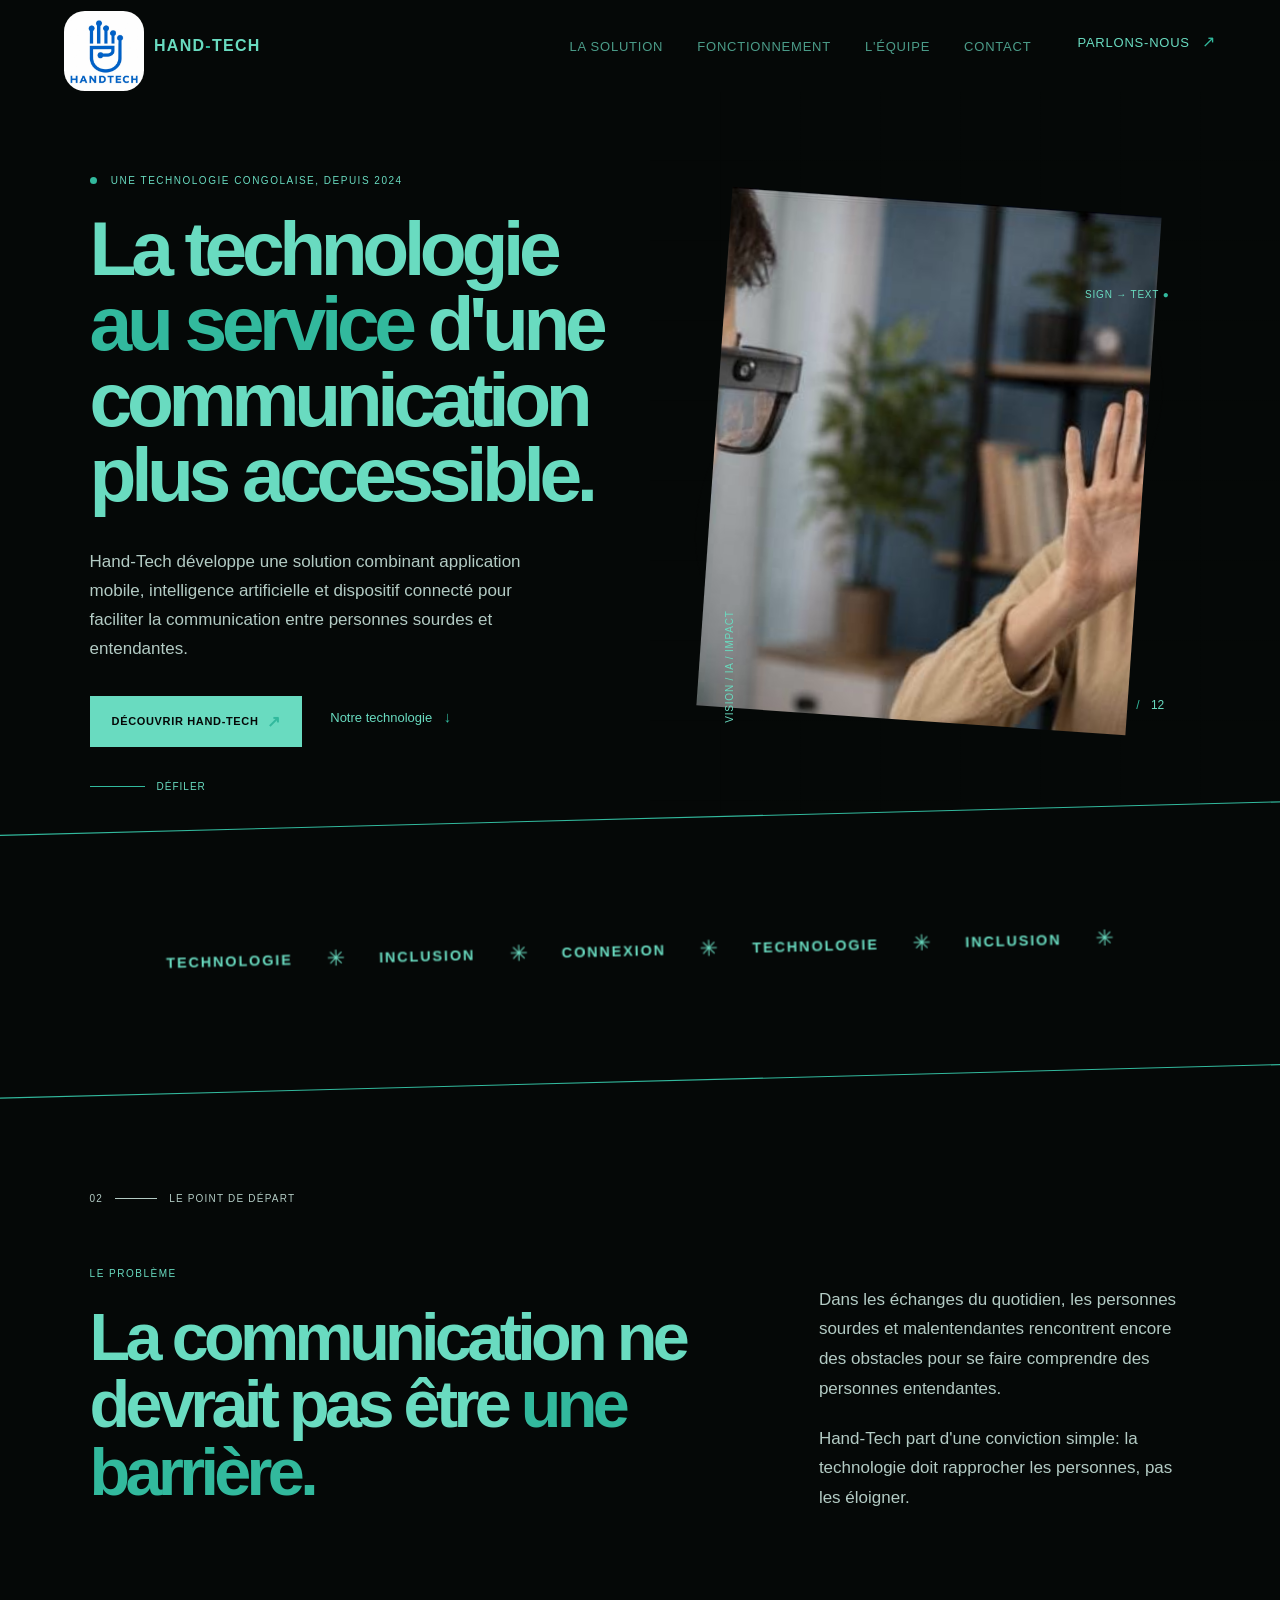
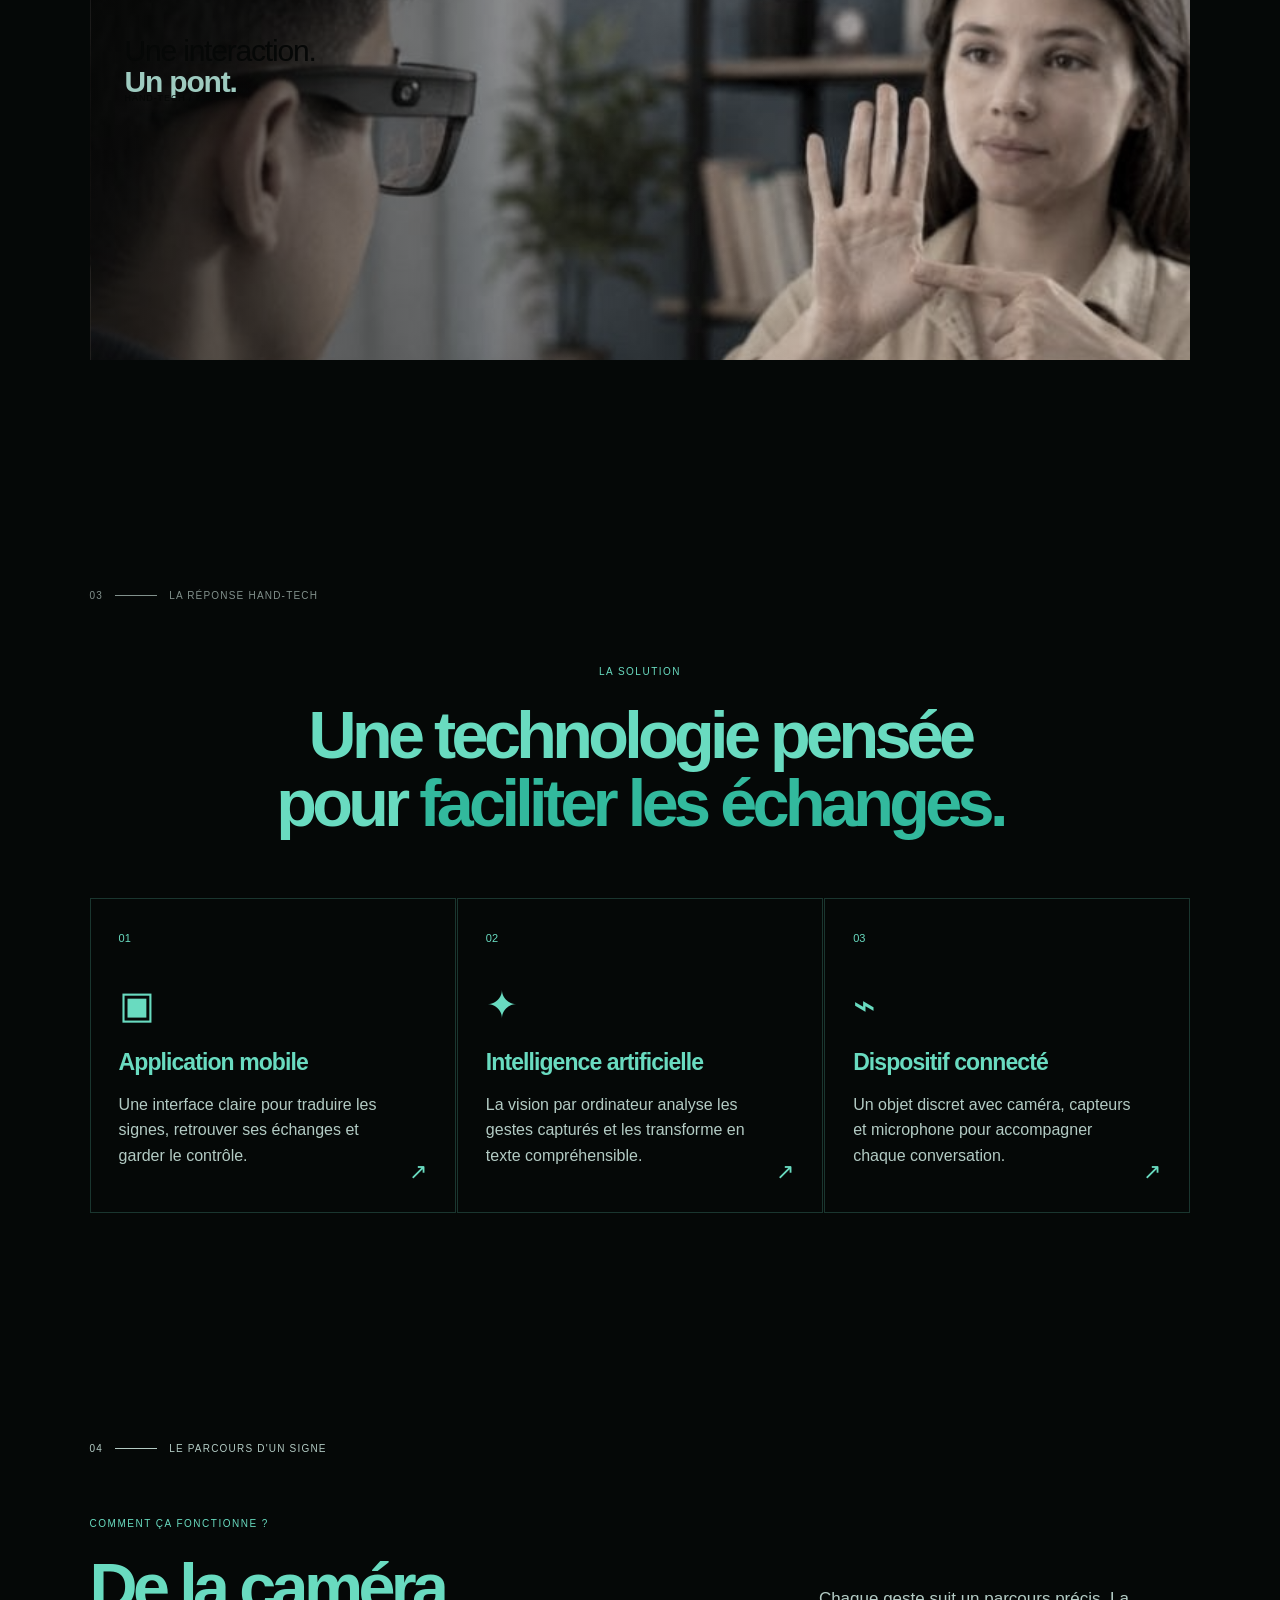
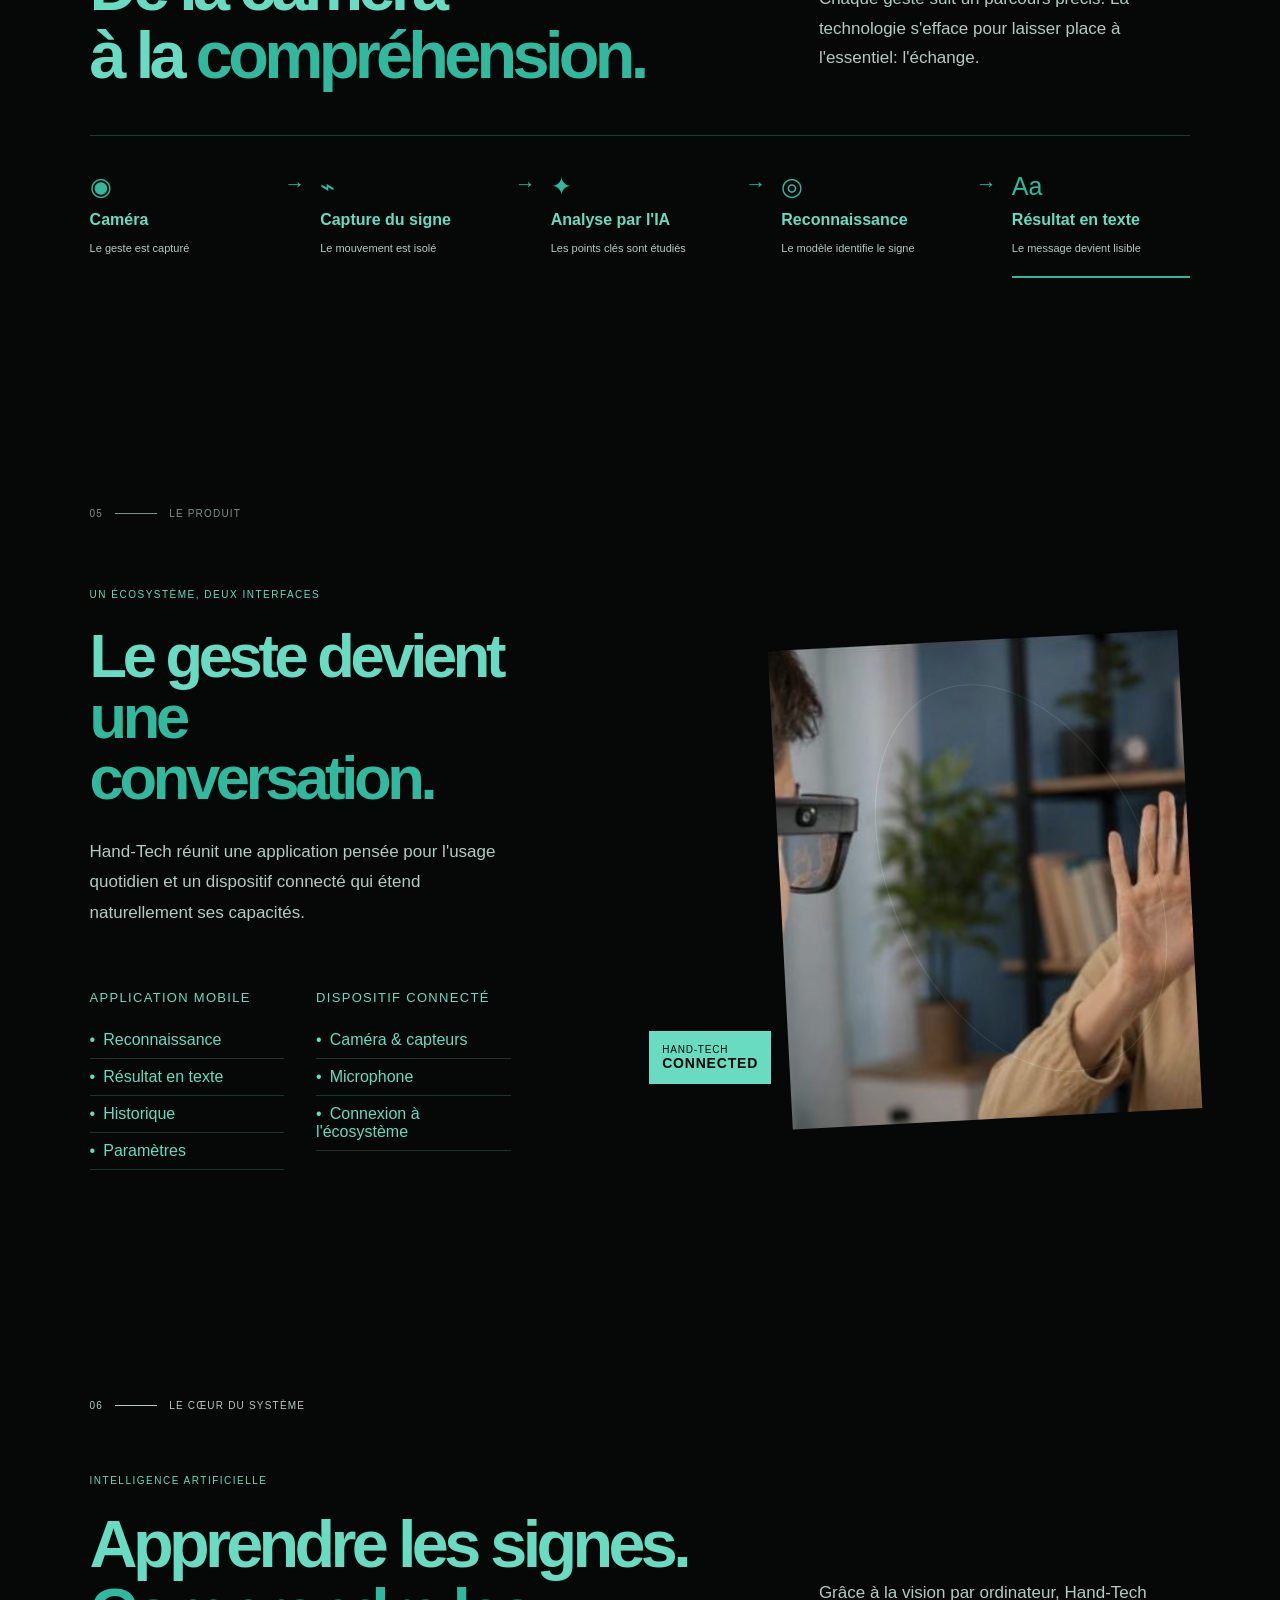
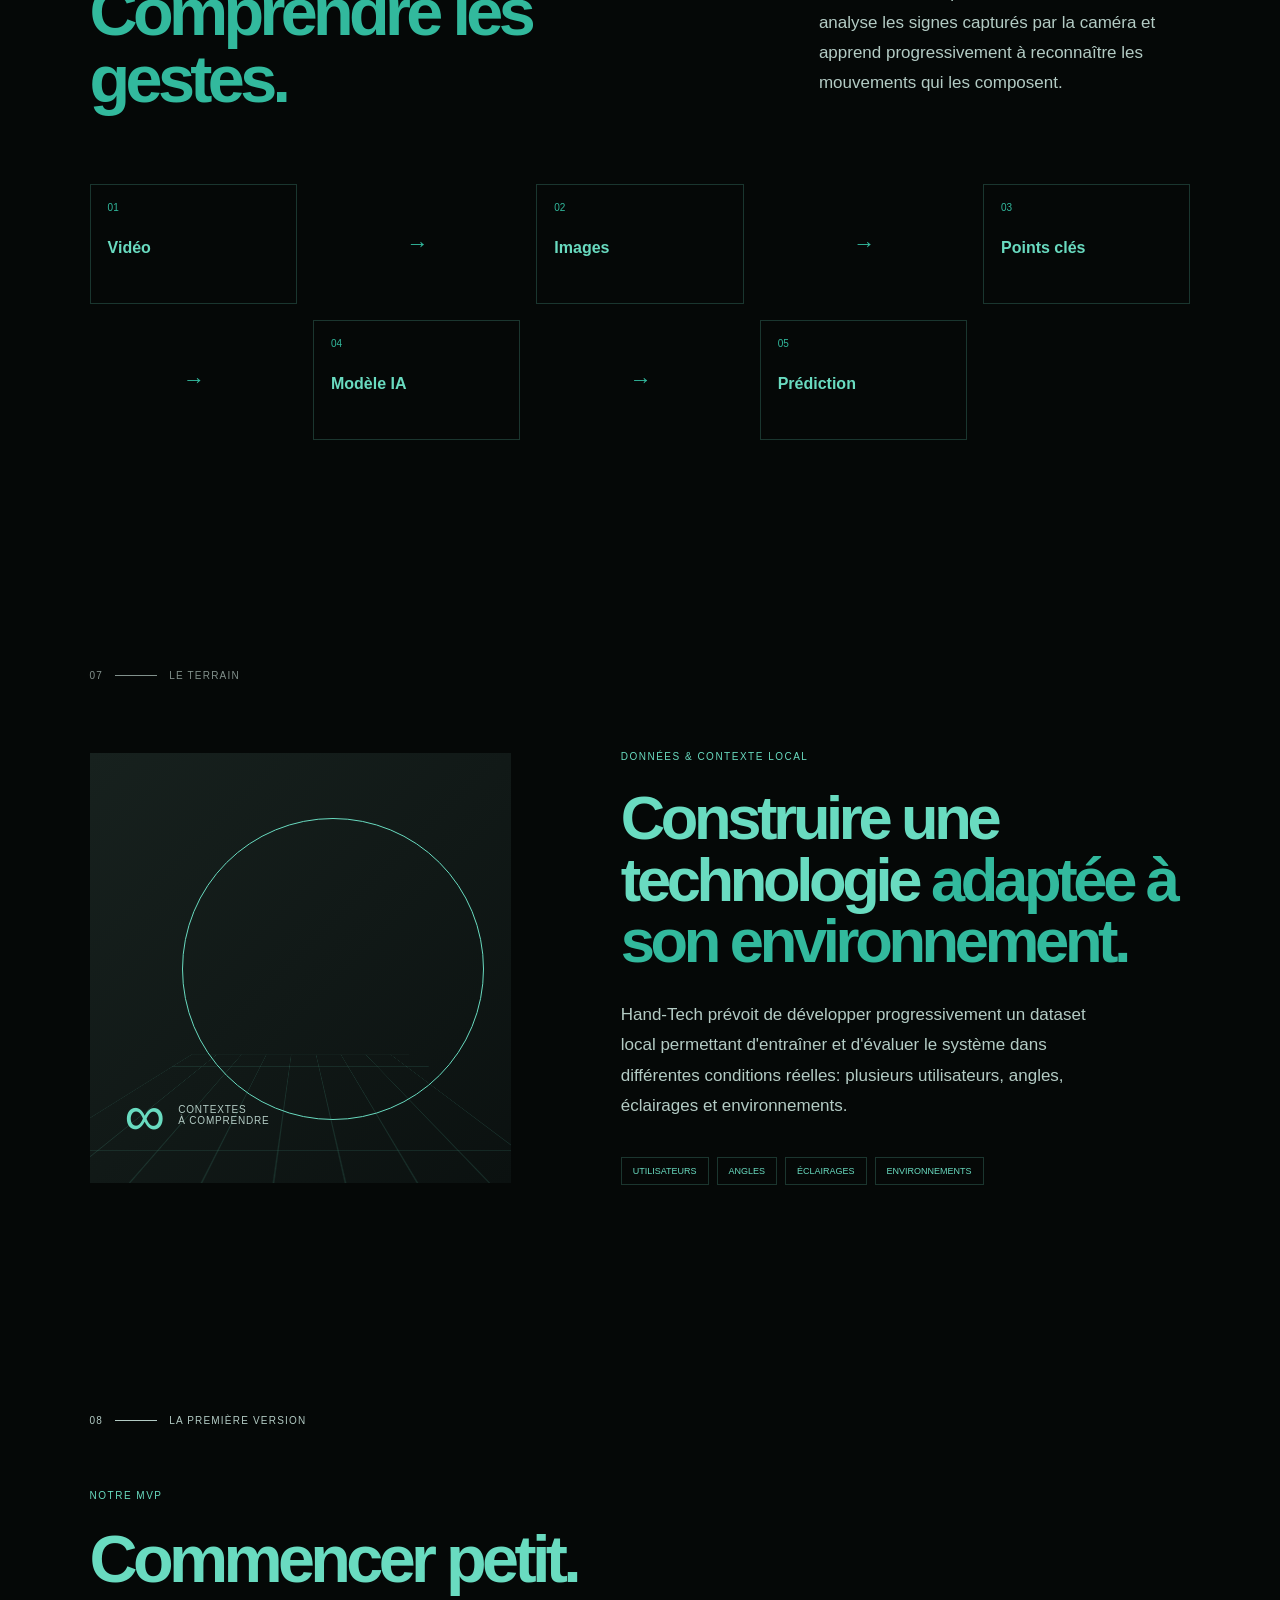
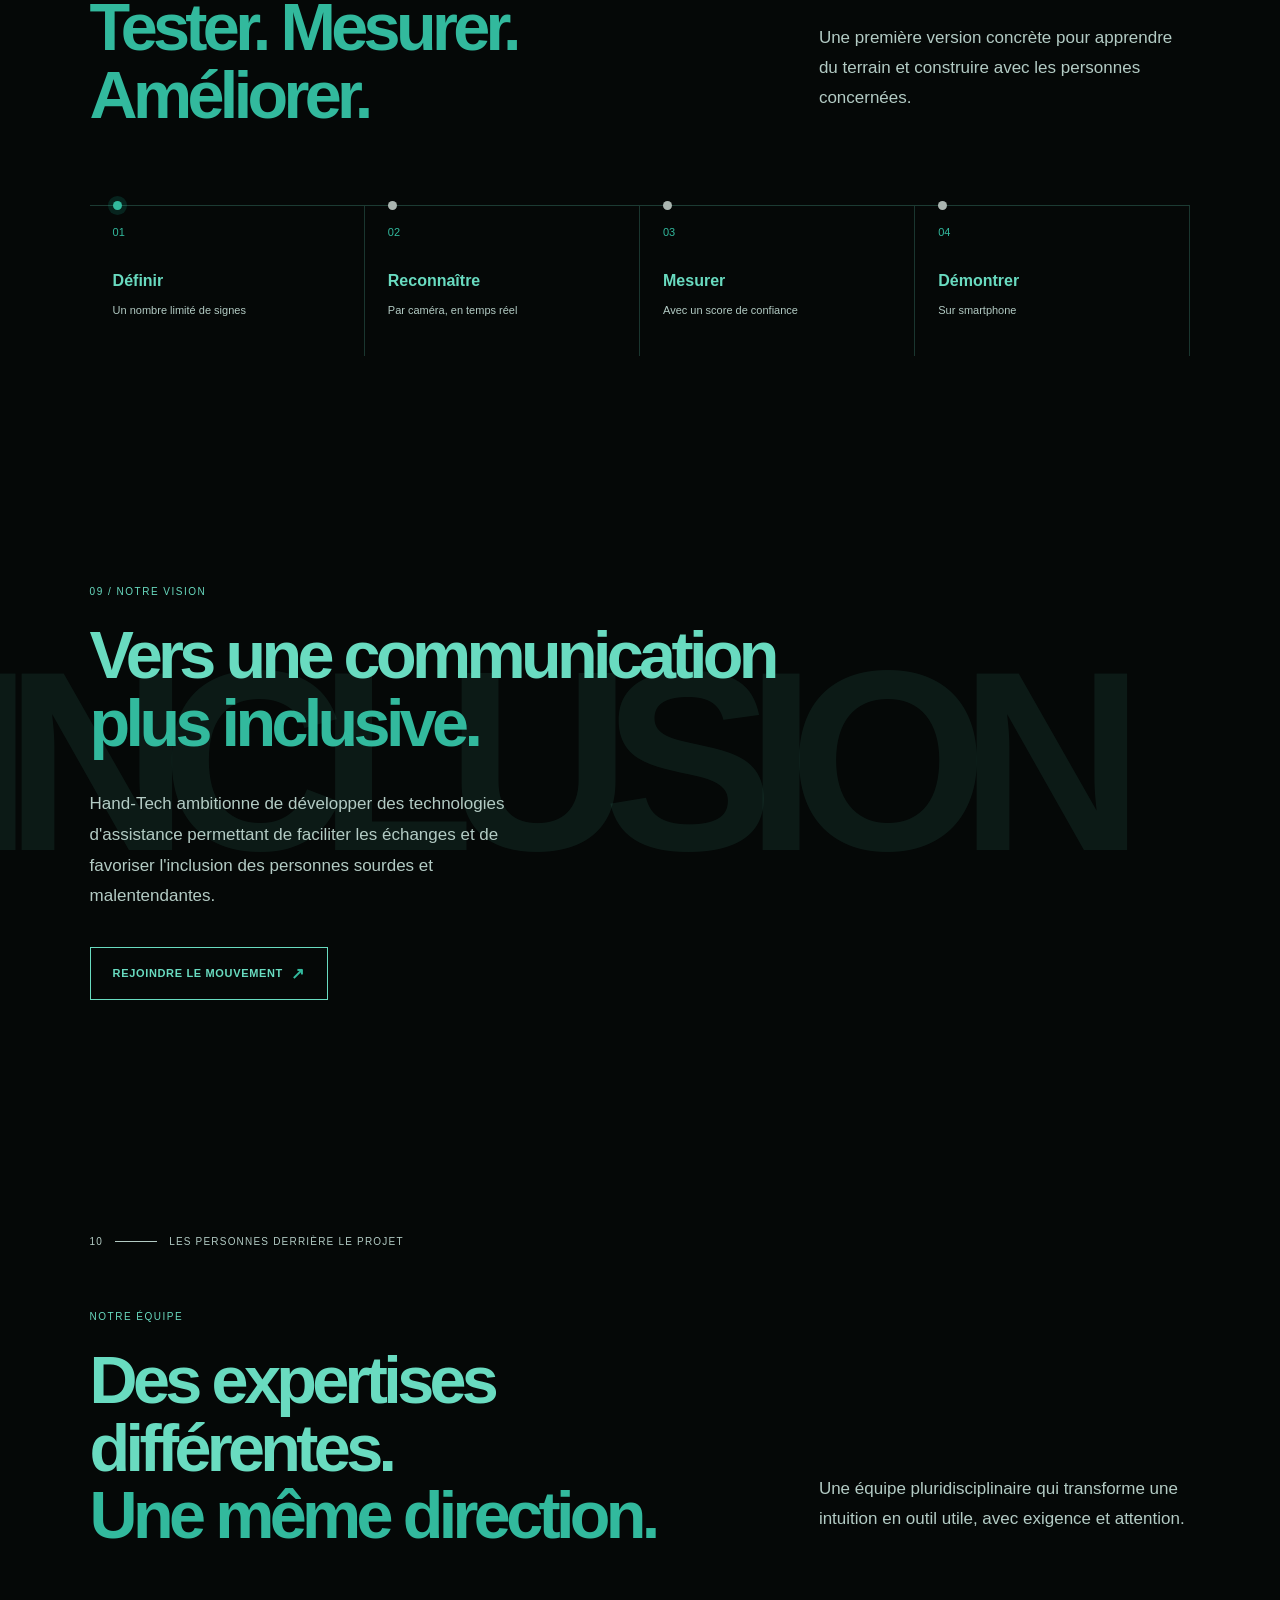
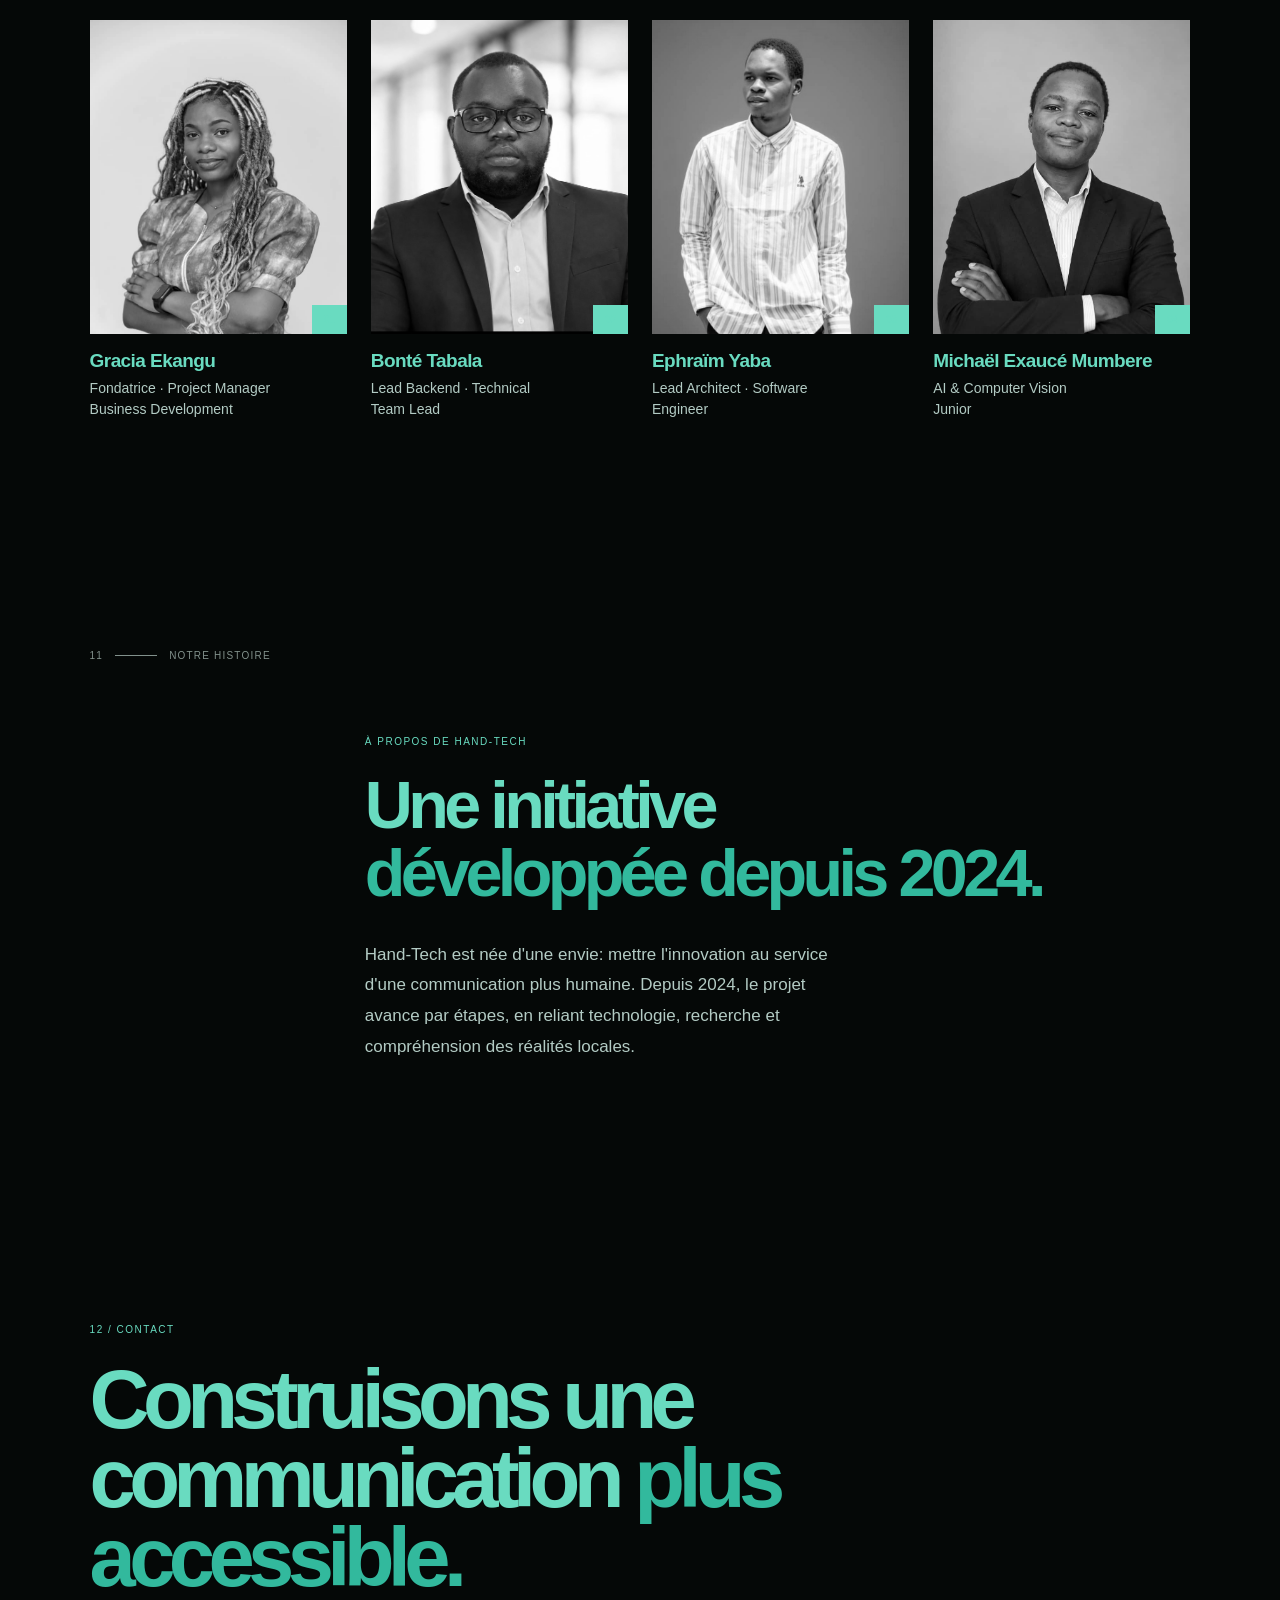
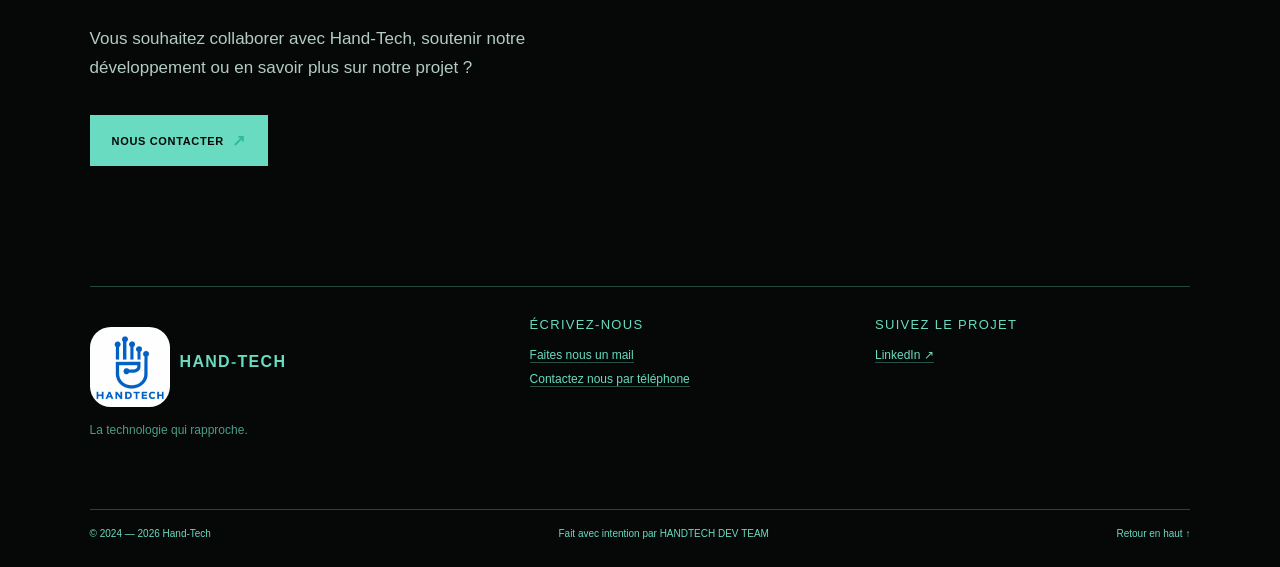
==== commit 01283a3c: "Ajustement de certains détails: le contact, et l'affichage de nom d'un membre" ====
--- a/site_officiel_handtech/index.html
+++ b/site_officiel_handtech/index.html
@@ -99,11 +99,11 @@
 
         <section class="vision-section dark-section"><div class="vision-watermark">INCLUSION</div><div class="vision-content reveal"><p class="eyebrow">09 / Notre vision</p><h2>Vers une communication<br /><em>plus inclusive.</em></h2><p>Hand-Tech ambitionne de développer des technologies d'assistance permettant de faciliter les échanges et de favoriser l'inclusion des personnes sourdes et malentendantes.</p><a class="button button-outline" href="#contact">Rejoindre le mouvement <span>↗</span></a></div></section>
 
-        <section class="team-section" id="equipe"><div class="section-label reveal"><span>10</span><i></i><span>Les personnes derrière le projet</span></div><div class="split-content"><div class="section-heading reveal"><p class="eyebrow">Notre équipe</p><h2>Des expertises différentes.<br /><em>Une même direction.</em></h2></div><p class="section-note reveal">Une équipe pluridisciplinaire qui transforme une intuition en outil utile, avec exigence et attention.</p></div><div class="team-grid"><article class="team-card reveal"><div class="team-photo"><img src="assets/gracia_ceo_and_founder.jpeg" alt="Gracia Ekangu" /><span>01</span></div><h3>Gracia Ekangu</h3><p>Fondatrice · Project Manager<br />Business Development</p></article><article class="team-card reveal reveal-delay"><div class="team-photo"><img src="assets/bonte_backend.jpg" alt="Bonté Tabala" /><span>02</span></div><h3>Bonté Tabala</h3><p>Lead Backend · Technical<br />Team Lead</p></article><article class="team-card reveal reveal-delay-2"><div class="team-photo"><img src="assets/ephraim_front_end.jpg" alt="Ephraïm Yaba" /><span>03</span></div><h3>Ephraïm Yaba</h3><p>Lead Architect · Software<br />Engineer</p></article><article class="team-card reveal reveal-delay-3"><div class="team-photo"><img src="assets/michael_AI.jpg" alt="Michaël Exaucé Mumbere" /><span>04</span></div><h3>Michaël Exaucé Mumbere</h3><p>AI & Computer Vision<br />Engineer</p></article></div></section>
+        <section class="team-section" id="equipe"><div class="section-label reveal"><span>10</span><i></i><span>Les personnes derrière le projet</span></div><div class="split-content"><div class="section-heading reveal"><p class="eyebrow">Notre équipe</p><h2>Des expertises différentes.<br /><em>Une même direction.</em></h2></div><p class="section-note reveal">Une équipe pluridisciplinaire qui transforme une intuition en outil utile, avec exigence et attention.</p></div><div class="team-grid"><article class="team-card reveal"><div class="team-photo"><img src="assets/gracia_ceo_and_founder.jpeg" alt="Gracia Ekangu" /><span>01</span></div><h3>Gracia Ekangu</h3><p>Fondatrice · Project Manager<br />Business Development</p></article><article class="team-card reveal reveal-delay"><div class="team-photo"><img src="assets/bonte_backend.jpg" alt="Bonté Tabala" /><span>02</span></div><h3>Bonté Tabala</h3><p>Lead Backend · Technical<br />Team Lead</p></article><article class="team-card reveal reveal-delay-2"><div class="team-photo"><img src="assets/ephraim_front_end.jpg" alt="Ephraïm Yaba" /><span>03</span></div><h3>Ephraïm Yaba</h3><p>Lead Architect · Software<br />Engineer</p></article><article class="team-card reveal reveal-delay-3"><div class="team-photo"><img src="assets/michael_AI.jpg" alt="Mumbere Michaël" /><span>04</span></div><h3>Michaël Exaucé Mumbere</h3><p>AI & Computer Vision<br />Junior</p></article></div></section>
 
         <section class="about-section dark-section"><div class="section-label light reveal"><span>11</span><i></i><span>Notre histoire</span></div><div class="about-content reveal"><p class="eyebrow">À propos de Hand-Tech</p><h2>Une initiative<br /><em>développée depuis 2024.</em></h2><p>Hand-Tech est née d'une envie: mettre l'innovation au service d'une communication plus humaine. Depuis 2024, le projet avance par étapes, en reliant technologie, recherche et compréhension des réalités locales.</p></div></section>
 
-        <section class="contact-section" id="contact"><div class="contact-top reveal"><p class="eyebrow">12 / Contact</p><h2>Construisons une communication <em>plus accessible.</em></h2><p>Vous souhaitez collaborer avec Hand-Tech, soutenir notre développement ou en savoir plus sur notre projet ?</p><a class="button button-primary" href="mailto:graciaekangu136@gmail.com">Nous contacter <span>↗</span></a></div><div class="contact-footer"><div><a class="brand footer-brand" href="#accueil"><img src="assets/logo_hantech.jpeg" alt="Logo Hand-Tech" /><span>HAND<span>-</span>TECH</span></a><p>La technologie qui rapproche.</p></div><div class="contact-details"><span>Écrivez-nous</span><a href="mailto:graciaekangu136@gmail.com">graciaekangu136@gmail.com</a><a href="tel:+243842743307">+243 84 274 3307</a></div><div class="socials"><span>Suivez le projet</span><a href="#contact">LinkedIn ↗</a><a href="#contact">Instagram ↗</a></div></div><div class="copyright"><span>© 2024 — 2026 Hand-Tech</span><span>Fait avec intention par HAND TECH DEV TEAM</span><a href="#accueil">Retour en haut ↑</a></div></section>
+        <section class="contact-section" id="contact"><div class="contact-top reveal"><p class="eyebrow">12 / Contact</p><h2>Construisons une communication <em>plus accessible.</em></h2><p>Vous souhaitez collaborer avec Hand-Tech, soutenir notre développement ou en savoir plus sur notre projet ?</p><a class="button button-primary" href="mailto:graciaekangu136@gmail.com">Nous contacter <span>↗</span></a></div><div class="contact-footer"><div><a class="brand footer-brand" href="#accueil"><img src="assets/logo_hantech.jpeg" alt="Logo Hand-Tech" /><span>HAND<span>-</span>TECH</span></a><p>La technologie qui rapproche.</p></div><div class="contact-details"><span>Écrivez-nous</span><a href="mailto:graciaekangu136@gmail.com">Faites nous un mail</a><a href="tel:+243842743307">Contactez nous par téléphone</a></div><div class="socials"><span>Suivez le projet</span><a href="https://www.linkedin.com/in/gracia-ekangu-205771316">LinkedIn ↗</a></div></div><div class="copyright"><span>© 2024 — 2026 Hand-Tech</span><span>Fait avec intention par HANDTECH DEV TEAM</span><a href="#accueil">Retour en haut ↑</a></div></section>
     </main>
 </body>
 </html>
